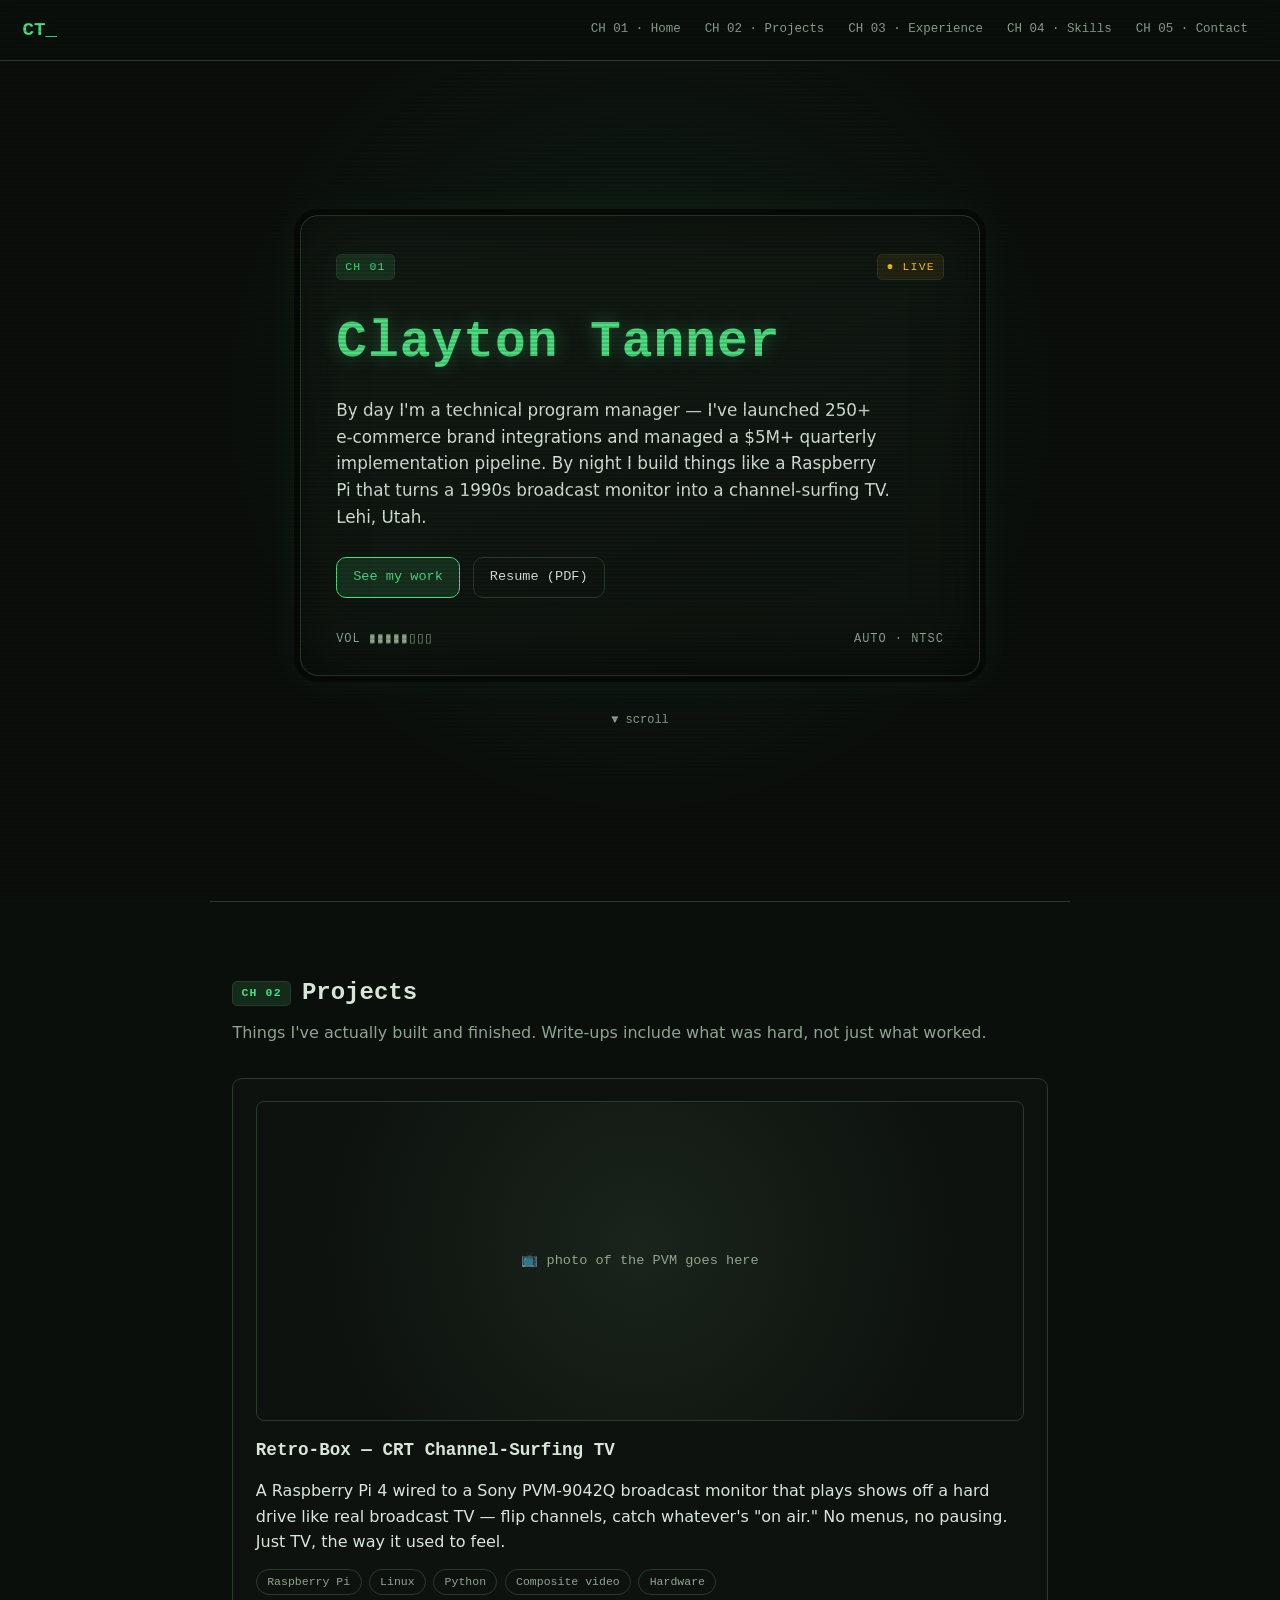
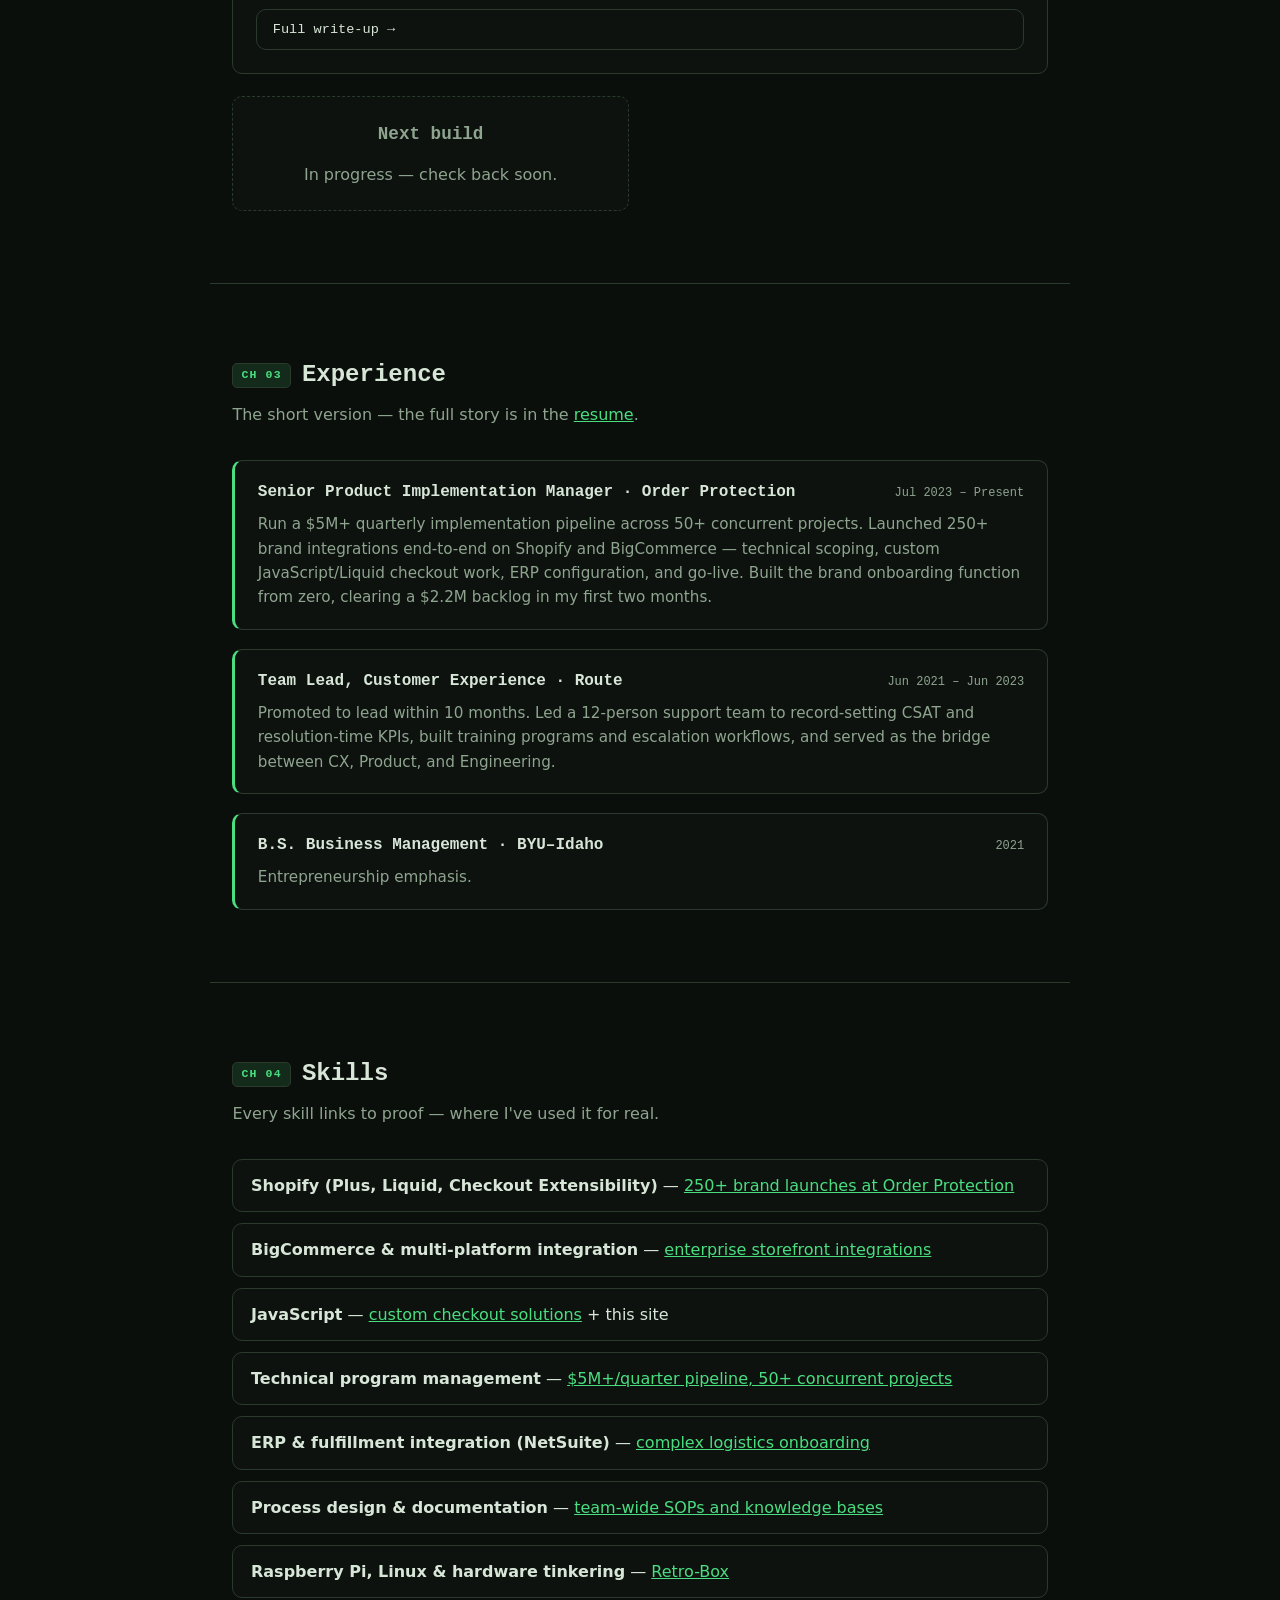
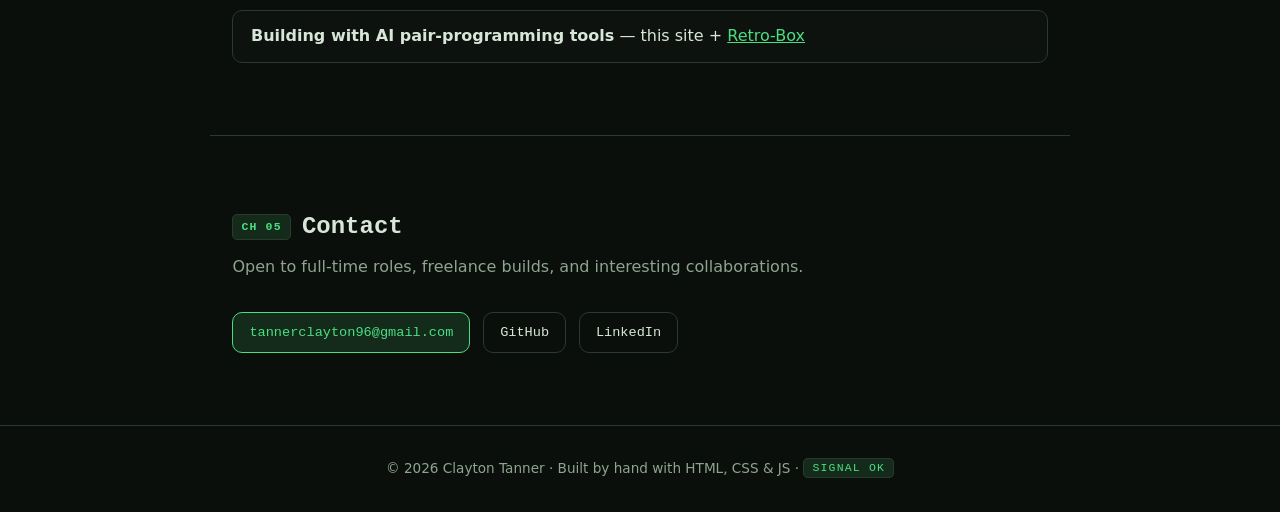
==== index.html @ 8b0baaa4 "Promotion update: Senior Product Implementation Manager, 250+ brands Experience section shows the Ju" ====
<!DOCTYPE html>
<html lang="en">
<head>
  <meta charset="UTF-8">
  <meta name="viewport" content="width=device-width, initial-scale=1.0">
  <meta name="description" content="Clayton Tanner — technical program manager and builder. E-commerce implementation (Shopify, BigCommerce) by day, retro hardware projects by night. Lehi, Utah.">
  <title>Clayton Tanner — Technical PM &amp; Builder</title>
  <link rel="stylesheet" href="css/style.css">
</head>
<body>

  <!-- CRT scanline overlay (visual only) -->
  <div class="scanlines" aria-hidden="true"></div>

  <header class="site-header">
    <a class="logo" href="#home">CT<span class="blink">_</span></a>
    <nav aria-label="Main navigation">
      <a href="#home">CH 01 · Home</a>
      <a href="#projects">CH 02 · Projects</a>
      <a href="#experience">CH 03 · Experience</a>
      <a href="#skills">CH 04 · Skills</a>
      <a href="#contact">CH 05 · Contact</a>
    </nav>
  </header>

  <!-- ============ CH 01 · LANDING ============ -->
  <section id="home" class="hero">
    <div class="hero-glow" aria-hidden="true"></div>

    <div class="tv-card" id="tvCard">
      <div class="osd-top">
        <span class="osd-chip">CH 01</span>
        <span class="osd-chip osd-rec">● LIVE</span>
      </div>

      <h1>Clayton Tanner</h1>
      <!-- Drafted from the resume — tweak the voice until it sounds like you -->
      <p class="tagline">
        By day I'm a technical program manager — I've launched 250+ e-commerce
        brand integrations and managed a $5M+ quarterly implementation pipeline.
        By night I build things like a Raspberry Pi that turns a 1990s broadcast
        monitor into a channel-surfing TV. Lehi, Utah.
      </p>

      <div class="hero-actions">
        <a class="btn btn-primary" href="#projects">See my work</a>
        <a class="btn" href="assets/resume.pdf" download>Resume (PDF)</a>
      </div>

      <div class="osd-bottom">
        <span>VOL ▮▮▮▮▮▯▯▯</span>
        <span>AUTO · NTSC</span>
      </div>
    </div>

    <p class="scroll-hint" aria-hidden="true">▼ scroll</p>
  </section>

  <!-- ============ CH 02 · PROJECTS ============ -->
  <section id="projects" class="section">
    <h2><span class="osd-chip">CH 02</span> Projects</h2>
    <p class="section-lede">Things I've actually built and finished. Write-ups include what was hard, not just what worked.</p>

    <div class="project-grid">
      <article class="project-card featured">
        <div class="thumb" role="img" aria-label="Retro-Box: Sony PVM CRT displaying a retro TV interface">
          <!-- EDIT ME: replace with a real photo — assets/retrobox-hero.jpg -->
          <span class="thumb-placeholder">📺 photo of the PVM goes here</span>
        </div>
        <h3>Retro-Box — CRT Channel-Surfing TV</h3>
        <p>
          A Raspberry Pi 4 wired to a Sony PVM-9042Q broadcast monitor that plays
          shows off a hard drive like real broadcast TV — flip channels, catch
          whatever's "on air." No menus, no pausing. Just TV, the way it used to feel.
        </p>
        <ul class="tag-list">
          <li>Raspberry Pi</li><li>Linux</li><li>Python</li><li>Composite video</li><li>Hardware</li>
        </ul>
        <a class="btn" href="projects/retro-box.html">Full write-up →</a>
      </article>

      <article class="project-card coming-soon">
        <h3>Next build</h3>
        <p>In progress — check back soon. <!-- EDIT ME when you have a second project --></p>
      </article>
    </div>
  </section>

  <!-- ============ CH 03 · EXPERIENCE ============ -->
  <section id="experience" class="section">
    <h2><span class="osd-chip">CH 03</span> Experience</h2>
    <p class="section-lede">The short version — the full story is in the <a href="assets/resume.pdf" download>resume</a>.</p>

    <div class="xp-list">
      <article class="xp-item">
        <div class="xp-head">
          <h3>Senior Product Implementation Manager · Order Protection</h3>
          <span class="xp-dates">Jul 2023 – Present</span>
        </div>
        <p>
          Run a $5M+ quarterly implementation pipeline across 50+ concurrent projects.
          Launched 250+ brand integrations end-to-end on Shopify and BigCommerce —
          technical scoping, custom JavaScript/Liquid checkout work, ERP configuration,
          and go-live. Built the brand onboarding function from zero, clearing a $2.2M
          backlog in my first two months.
        </p>
      </article>

      <article class="xp-item">
        <div class="xp-head">
          <h3>Team Lead, Customer Experience · Route</h3>
          <span class="xp-dates">Jun 2021 – Jun 2023</span>
        </div>
        <p>
          Promoted to lead within 10 months. Led a 12-person support team to
          record-setting CSAT and resolution-time KPIs, built training programs and
          escalation workflows, and served as the bridge between CX, Product, and
          Engineering.
        </p>
      </article>

      <article class="xp-item">
        <div class="xp-head">
          <h3>B.S. Business Management · BYU–Idaho</h3>
          <span class="xp-dates">2021</span>
        </div>
        <p>Entrepreneurship emphasis.</p>
      </article>
    </div>
  </section>

  <!-- ============ CH 04 · SKILLS ============ -->
  <section id="skills" class="section">
    <h2><span class="osd-chip">CH 04</span> Skills</h2>
    <p class="section-lede">Every skill links to proof — where I've used it for real.</p>

    <ul class="skill-list">
      <li><strong>Shopify (Plus, Liquid, Checkout Extensibility)</strong> — <a href="#experience">250+ brand launches at Order Protection</a></li>
      <li><strong>BigCommerce &amp; multi-platform integration</strong> — <a href="#experience">enterprise storefront integrations</a></li>
      <li><strong>JavaScript</strong> — <a href="#experience">custom checkout solutions</a> + this site</li>
      <li><strong>Technical program management</strong> — <a href="#experience">$5M+/quarter pipeline, 50+ concurrent projects</a></li>
      <li><strong>ERP &amp; fulfillment integration (NetSuite)</strong> — <a href="#experience">complex logistics onboarding</a></li>
      <li><strong>Process design &amp; documentation</strong> — <a href="#experience">team-wide SOPs and knowledge bases</a></li>
      <li><strong>Raspberry Pi, Linux &amp; hardware tinkering</strong> — <a href="projects/retro-box.html">Retro-Box</a></li>
      <li><strong>Building with AI pair-programming tools</strong> — this site + <a href="projects/retro-box.html">Retro-Box</a></li>
    </ul>
  </section>

  <!-- ============ CH 05 · CONTACT ============ -->
  <section id="contact" class="section">
    <h2><span class="osd-chip">CH 05</span> Contact</h2>
    <p class="section-lede">Open to full-time roles, freelance builds, and interesting collaborations.</p>

    <div class="contact-row">
      <a class="btn btn-primary" href="mailto:tannerclayton96@gmail.com">tannerclayton96@gmail.com</a>
      <!-- EDIT ME: real profile URLs -->
      <a class="btn" href="https://github.com/YOUR-GITHUB" rel="me">GitHub</a>
      <a class="btn" href="https://www.linkedin.com/in/YOUR-LINKEDIN" rel="me">LinkedIn</a>
    </div>
  </section>

  <footer class="site-footer">
    <p>© 2026 Clayton Tanner · Built by hand with HTML, CSS &amp; JS · <span class="osd-chip">SIGNAL OK</span></p>
  </footer>

  <script src="js/main.js"></script>
</body>
</html>
---- css/style.css ----
/* ============================================================
   Tanner Clayton — portfolio
   CRT-inspired theme: dark base, phosphor-green accent,
   subtle scanlines. Content sections stay calm and readable.
   ============================================================ */

:root {
  --bg: #0b0f0c;
  --bg-raised: #11171280;
  --ink: #d8e6d8;
  --ink-dim: #8fa48f;
  --phosphor: #4ade80;
  --phosphor-soft: #4ade8022;
  --amber: #fbbf24;
  --border: #2a3a2c;
  --radius: 10px;
  --mono: "Cascadia Code", "Consolas", "SF Mono", monospace;
  --sans: "Segoe UI", system-ui, -apple-system, sans-serif;
  /* cursor position, updated by js */
  --mx: 50%;
  --my: 40%;
}

* { margin: 0; padding: 0; box-sizing: border-box; }

html { scroll-behavior: smooth; }

body {
  background: var(--bg);
  color: var(--ink);
  font-family: var(--sans);
  line-height: 1.6;
  overflow-x: hidden;
}

/* ---------- CRT scanlines (whole page, very subtle) ---------- */
.scanlines {
  position: fixed;
  inset: 0;
  pointer-events: none;
  z-index: 100;
  background: repeating-linear-gradient(
    to bottom,
    transparent 0 2px,
    rgba(0, 0, 0, 0.14) 2px 4px
  );
  mix-blend-mode: multiply;
}

/* ---------- header ---------- */
.site-header {
  position: sticky;
  top: 0;
  z-index: 50;
  display: flex;
  justify-content: space-between;
  align-items: center;
  gap: 1rem;
  padding: 0.9rem 1.4rem;
  background: #0b0f0cee;
  backdrop-filter: blur(6px);
  border-bottom: 1px solid var(--border);
}

.logo {
  font-family: var(--mono);
  font-weight: 700;
  font-size: 1.2rem;
  color: var(--phosphor);
  text-decoration: none;
  text-shadow: 0 0 12px var(--phosphor-soft);
}

.blink { animation: blink 1.2s steps(1) infinite; }
@keyframes blink { 50% { opacity: 0; } }

.site-header nav {
  display: flex;
  gap: 0.3rem;
  flex-wrap: wrap;
}

.site-header nav a {
  font-family: var(--mono);
  font-size: 0.78rem;
  color: var(--ink-dim);
  text-decoration: none;
  padding: 0.35rem 0.6rem;
  border-radius: 6px;
  transition: color 0.15s, background 0.15s;
}

.site-header nav a:hover {
  color: var(--phosphor);
  background: var(--phosphor-soft);
}

/* ---------- hero / landing ---------- */
.hero {
  position: relative;
  min-height: calc(100vh - 60px);
  display: flex;
  flex-direction: column;
  align-items: center;
  justify-content: center;
  padding: 2rem 1.2rem 3rem;
  isolation: isolate;
}

/* phosphor glow that follows the cursor (js sets --mx/--my) */
.hero-glow {
  position: absolute;
  inset: 0;
  z-index: -1;
  background: radial-gradient(
    600px circle at var(--mx) var(--my),
    rgba(74, 222, 128, 0.10),
    rgba(74, 222, 128, 0.03) 40%,
    transparent 70%
  );
  transition: background 0.08s linear;
}

/* the "TV" card — js adds a gentle 3D tilt toward the cursor */
.tv-card {
  width: min(680px, 100%);
  background: linear-gradient(160deg, #121a13, #0d130e);
  border: 1px solid var(--border);
  border-radius: 18px;
  padding: 2.4rem 2.2rem 1.6rem;
  box-shadow:
    0 0 0 6px #060906,
    0 0 40px rgba(74, 222, 128, 0.07),
    inset 0 0 60px rgba(0, 0, 0, 0.5);
  transform-style: preserve-3d;
  will-change: transform;
}

.osd-top, .osd-bottom {
  display: flex;
  justify-content: space-between;
  font-family: var(--mono);
  font-size: 0.75rem;
  color: var(--ink-dim);
}

.osd-bottom { margin-top: 2rem; letter-spacing: 0.08em; }

.osd-chip {
  font-family: var(--mono);
  font-size: 0.72rem;
  color: var(--phosphor);
  background: var(--phosphor-soft);
  border: 1px solid var(--border);
  border-radius: 5px;
  padding: 0.15rem 0.5rem;
  letter-spacing: 0.1em;
  vertical-align: middle;
}

.osd-rec { color: var(--amber); background: #fbbf2415; }

.tv-card h1 {
  font-family: var(--mono);
  font-size: clamp(2rem, 6vw, 3.2rem);
  margin: 1.4rem 0 0.8rem;
  color: var(--phosphor);
  text-shadow: 0 0 18px rgba(74, 222, 128, 0.35);
  letter-spacing: 0.02em;
}

.tagline {
  max-width: 52ch;
  color: var(--ink);
  font-size: 1.05rem;
}

.hero-actions {
  display: flex;
  gap: 0.8rem;
  flex-wrap: wrap;
  margin-top: 1.6rem;
}

.scroll-hint {
  margin-top: 2.2rem;
  font-family: var(--mono);
  font-size: 0.75rem;
  color: var(--ink-dim);
  animation: bob 2s ease-in-out infinite;
}
@keyframes bob { 50% { transform: translateY(5px); } }

/* ---------- buttons ---------- */
.btn {
  display: inline-block;
  font-family: var(--mono);
  font-size: 0.85rem;
  color: var(--ink);
  text-decoration: none;
  padding: 0.55rem 1rem;
  border: 1px solid var(--border);
  border-radius: var(--radius);
  background: transparent;
  transition: border-color 0.15s, box-shadow 0.15s, color 0.15s;
}

.btn:hover {
  border-color: var(--phosphor);
  color: var(--phosphor);
  box-shadow: 0 0 14px rgba(74, 222, 128, 0.18);
}

.btn-primary {
  border-color: var(--phosphor);
  color: var(--phosphor);
  background: var(--phosphor-soft);
}

/* ---------- content sections (calm, readable) ---------- */
.section {
  max-width: 860px;
  margin: 0 auto;
  padding: 4.5rem 1.4rem;
  border-top: 1px solid var(--border);
}

.section h2 {
  font-family: var(--mono);
  font-size: 1.5rem;
  display: flex;
  align-items: center;
  gap: 0.7rem;
  margin-bottom: 0.5rem;
}

.section-lede { color: var(--ink-dim); margin-bottom: 2rem; }

/* projects */
.project-grid {
  display: grid;
  grid-template-columns: repeat(auto-fit, minmax(280px, 1fr));
  gap: 1.4rem;
}

.project-card {
  background: var(--bg-raised);
  border: 1px solid var(--border);
  border-radius: var(--radius);
  padding: 1.4rem;
  display: flex;
  flex-direction: column;
  gap: 0.9rem;
}

.project-card.featured { grid-column: 1 / -1; }

.project-card h3 { font-family: var(--mono); font-size: 1.1rem; }

.project-card.coming-soon {
  border-style: dashed;
  color: var(--ink-dim);
  justify-content: center;
  text-align: center;
}

.thumb {
  aspect-ratio: 16 / 9;
  max-height: 320px;
  border-radius: 8px;
  border: 1px solid var(--border);
  background:
    radial-gradient(circle at 50% 45%, #1a241b, #0d120e 75%);
  display: grid;
  place-items: center;
  overflow: hidden;
}

.thumb img { width: 100%; height: 100%; object-fit: cover; }

.thumb-placeholder {
  font-family: var(--mono);
  font-size: 0.85rem;
  color: var(--ink-dim);
}

.tag-list {
  list-style: none;
  display: flex;
  flex-wrap: wrap;
  gap: 0.45rem;
}

.tag-list li {
  font-family: var(--mono);
  font-size: 0.72rem;
  color: var(--ink-dim);
  border: 1px solid var(--border);
  border-radius: 999px;
  padding: 0.15rem 0.65rem;
}

/* experience */
.xp-list { display: grid; gap: 1.2rem; }

.xp-item {
  background: var(--bg-raised);
  border: 1px solid var(--border);
  border-left: 3px solid var(--phosphor);
  border-radius: var(--radius);
  padding: 1.2rem 1.4rem;
}

.xp-head {
  display: flex;
  justify-content: space-between;
  align-items: baseline;
  gap: 1rem;
  flex-wrap: wrap;
  margin-bottom: 0.4rem;
}

.xp-head h3 { font-family: var(--mono); font-size: 1rem; }

.xp-dates {
  font-family: var(--mono);
  font-size: 0.75rem;
  color: var(--ink-dim);
  white-space: nowrap;
}

.xp-item p { color: var(--ink-dim); font-size: 0.95rem; }

.section-lede a { color: var(--phosphor); }

/* skills */
.skill-list {
  list-style: none;
  display: grid;
  gap: 0.7rem;
}

.skill-list li {
  background: var(--bg-raised);
  border: 1px solid var(--border);
  border-radius: var(--radius);
  padding: 0.8rem 1.1rem;
}

.skill-list a { color: var(--phosphor); }

/* contact */
.contact-row { display: flex; gap: 0.8rem; flex-wrap: wrap; }

/* footer */
.site-footer {
  border-top: 1px solid var(--border);
  padding: 2rem 1.4rem;
  text-align: center;
  font-size: 0.85rem;
  color: var(--ink-dim);
}

/* ---------- project write-up pages ---------- */
.writeup {
  max-width: 760px;
  margin: 0 auto;
  padding: 3rem 1.4rem 5rem;
}

.writeup h1 { font-family: var(--mono); font-size: 2rem; margin: 1rem 0; color: var(--phosphor); }
.writeup h2 { font-family: var(--mono); font-size: 1.2rem; margin: 2.2rem 0 0.7rem; }
.writeup p, .writeup li { color: var(--ink); margin-bottom: 0.8rem; }
.writeup ul { padding-left: 1.4rem; }
.writeup .back { font-family: var(--mono); font-size: 0.85rem; color: var(--ink-dim); text-decoration: none; }
.writeup .back:hover { color: var(--phosphor); }
.writeup figure { margin: 1.6rem 0; }
.writeup figcaption { font-size: 0.8rem; color: var(--ink-dim); font-family: var(--mono); margin-top: 0.4rem; }

/* ---------- accessibility: kill all motion if requested ---------- */
@media (prefers-reduced-motion: reduce) {
  html { scroll-behavior: auto; }
  .blink, .scroll-hint { animation: none; }
  .hero-glow { transition: none; }
  .tv-card { transform: none !important; }
}
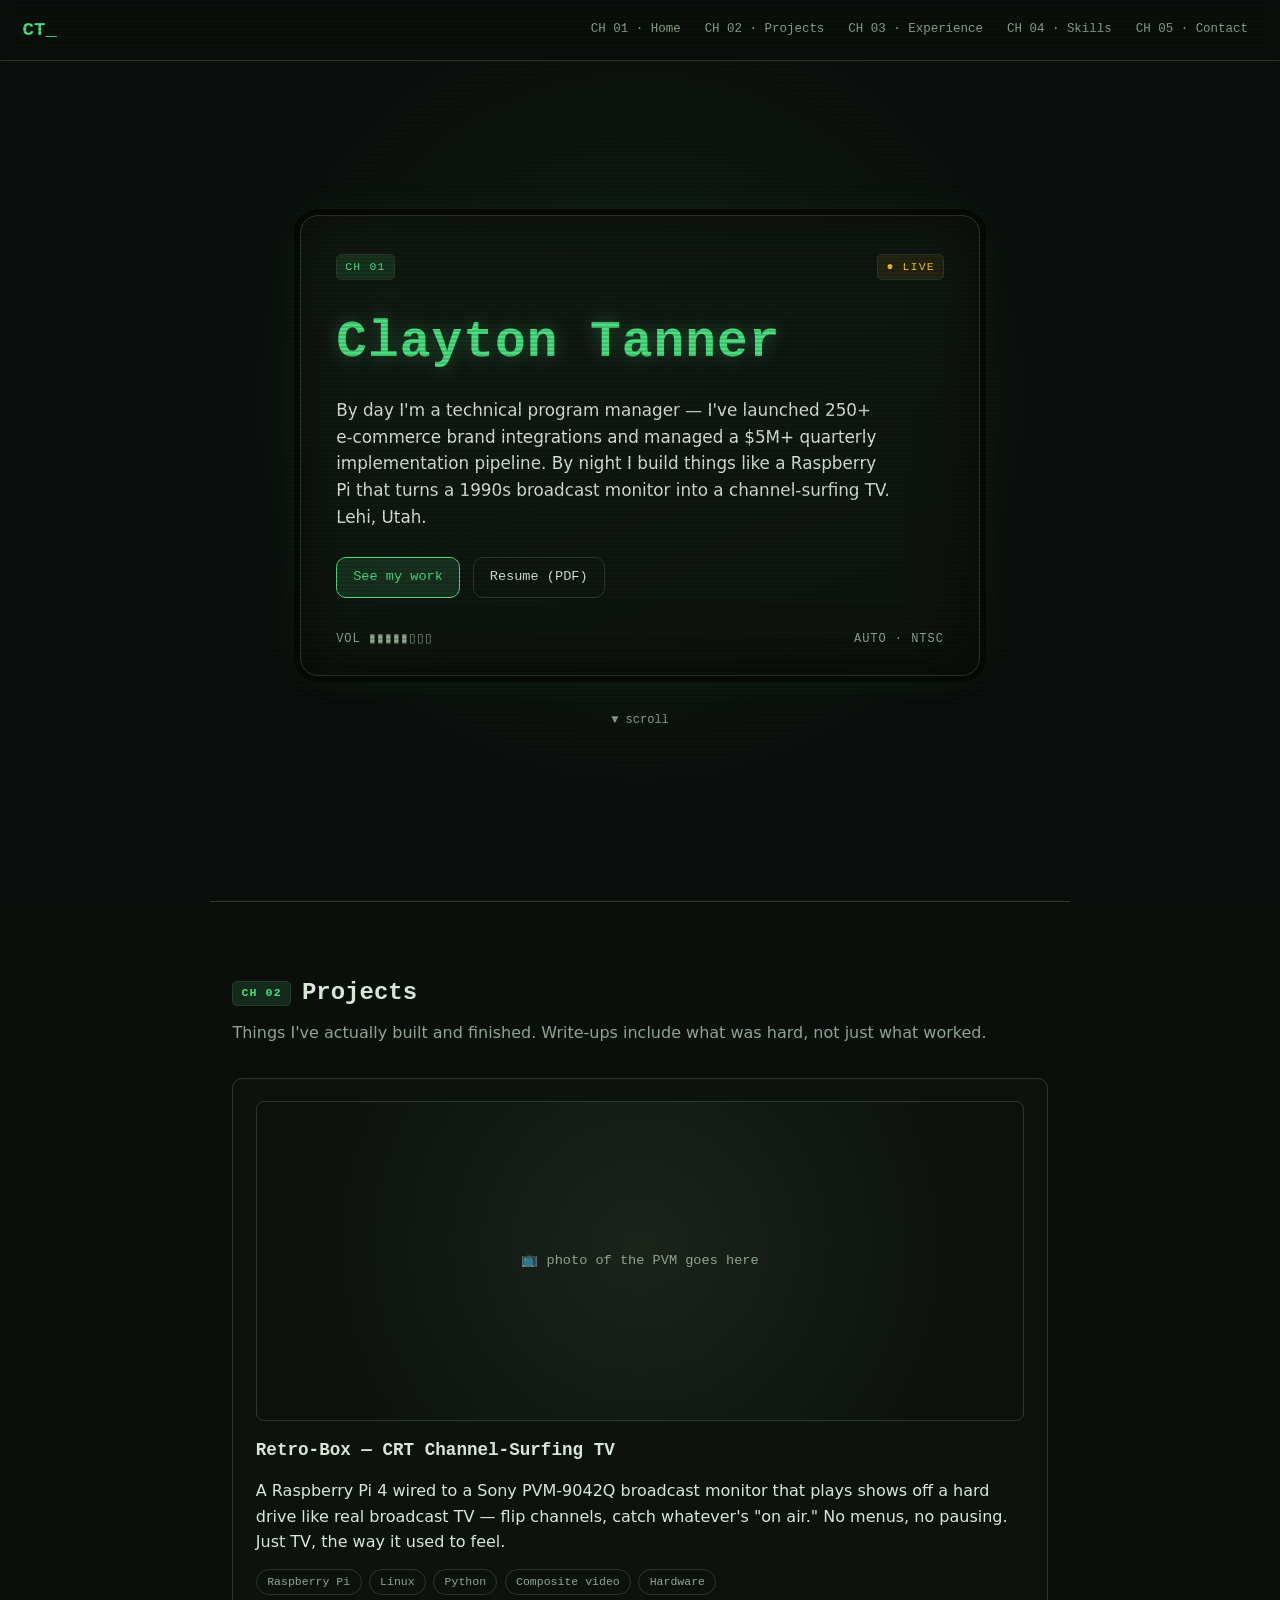
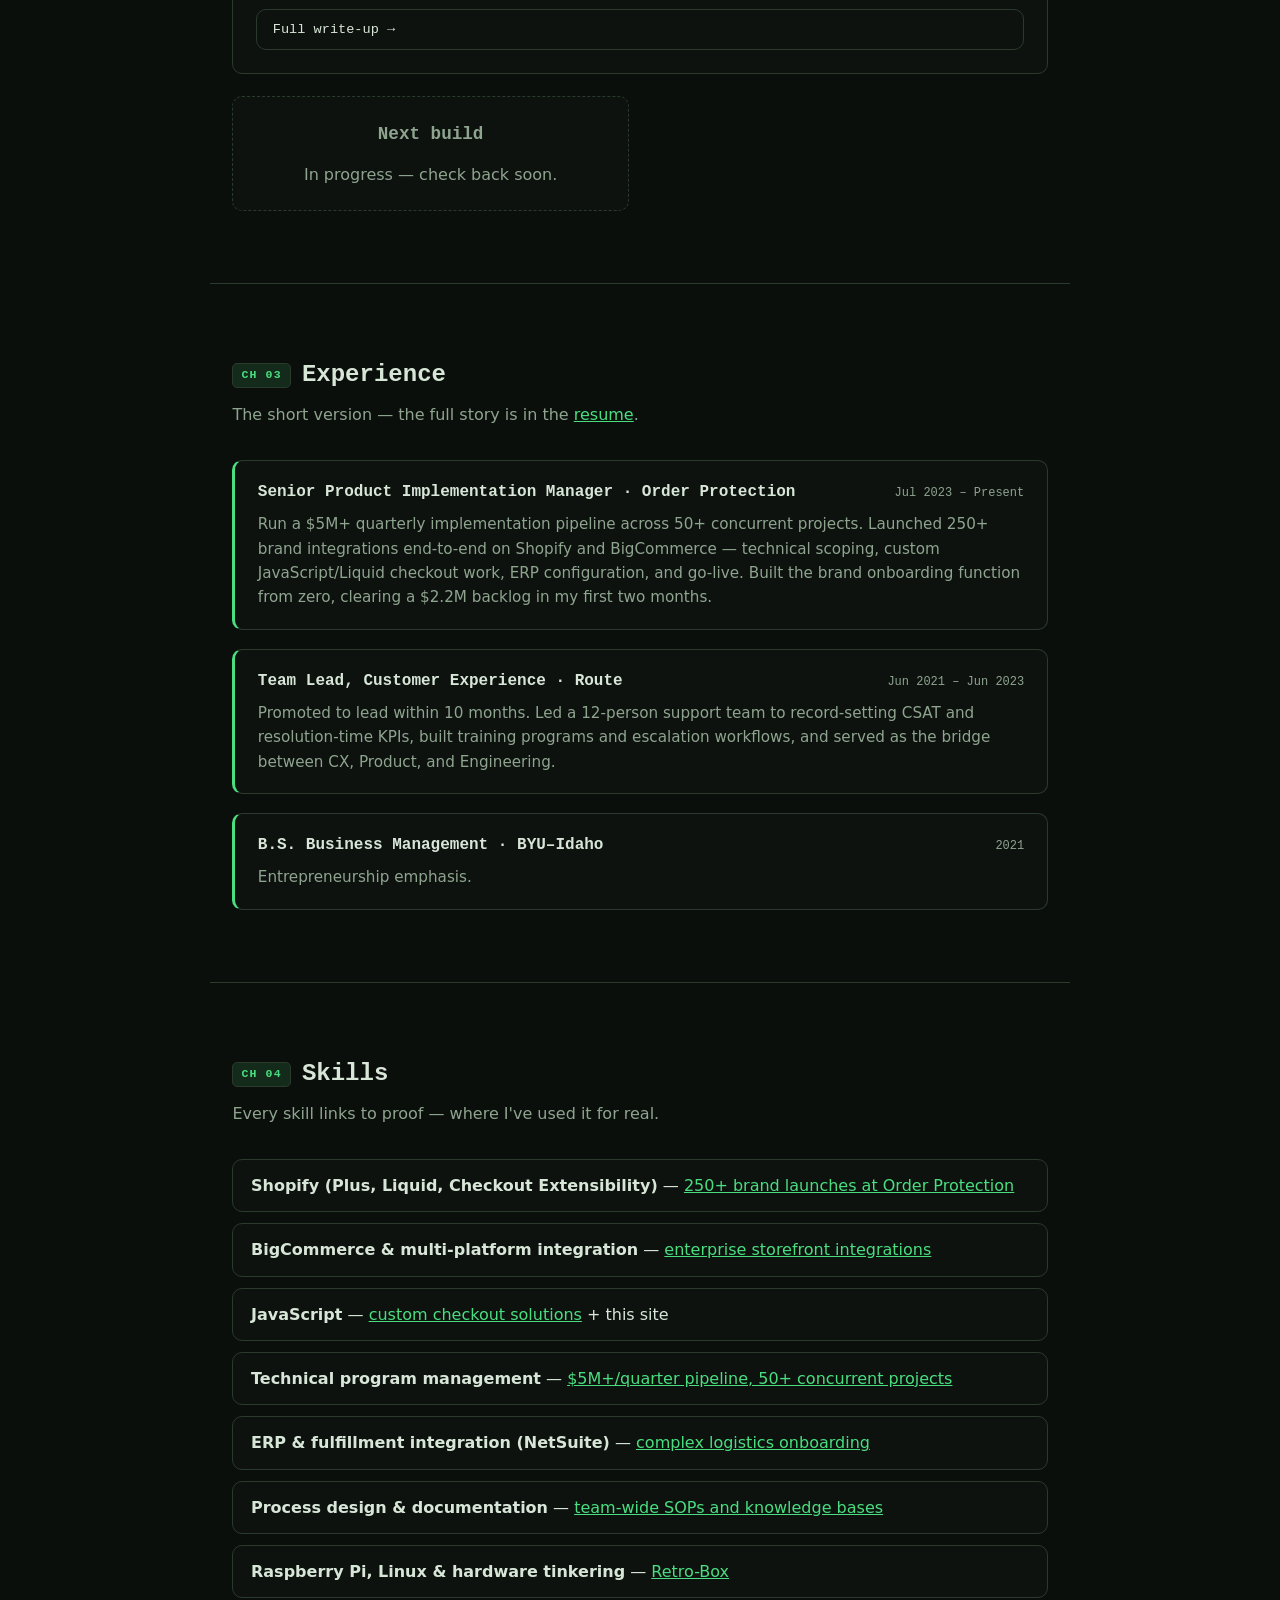
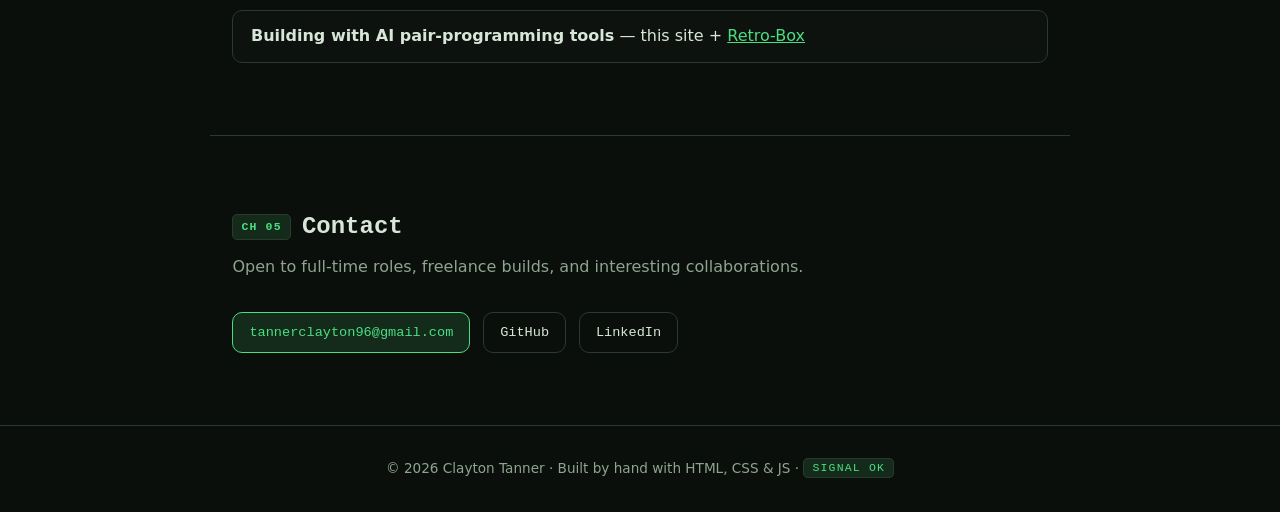
==== commit 2d1d87fd: "Wire real GitHub links into contact and Retro-Box pages Co-Authored-By: Claude Fable 5 <noreply@anth" ====
--- a/index.html
+++ b/index.html
@@ -153,8 +153,8 @@
 
     <div class="contact-row">
       <a class="btn btn-primary" href="mailto:tannerclayton96@gmail.com">tannerclayton96@gmail.com</a>
-      <!-- EDIT ME: real profile URLs -->
-      <a class="btn" href="https://github.com/YOUR-GITHUB" rel="me">GitHub</a>
+      <a class="btn" href="https://github.com/tannerclayton96-hash" rel="me">GitHub</a>
+      <!-- EDIT ME: real LinkedIn URL -->
       <a class="btn" href="https://www.linkedin.com/in/YOUR-LINKEDIN" rel="me">LinkedIn</a>
     </div>
   </section>
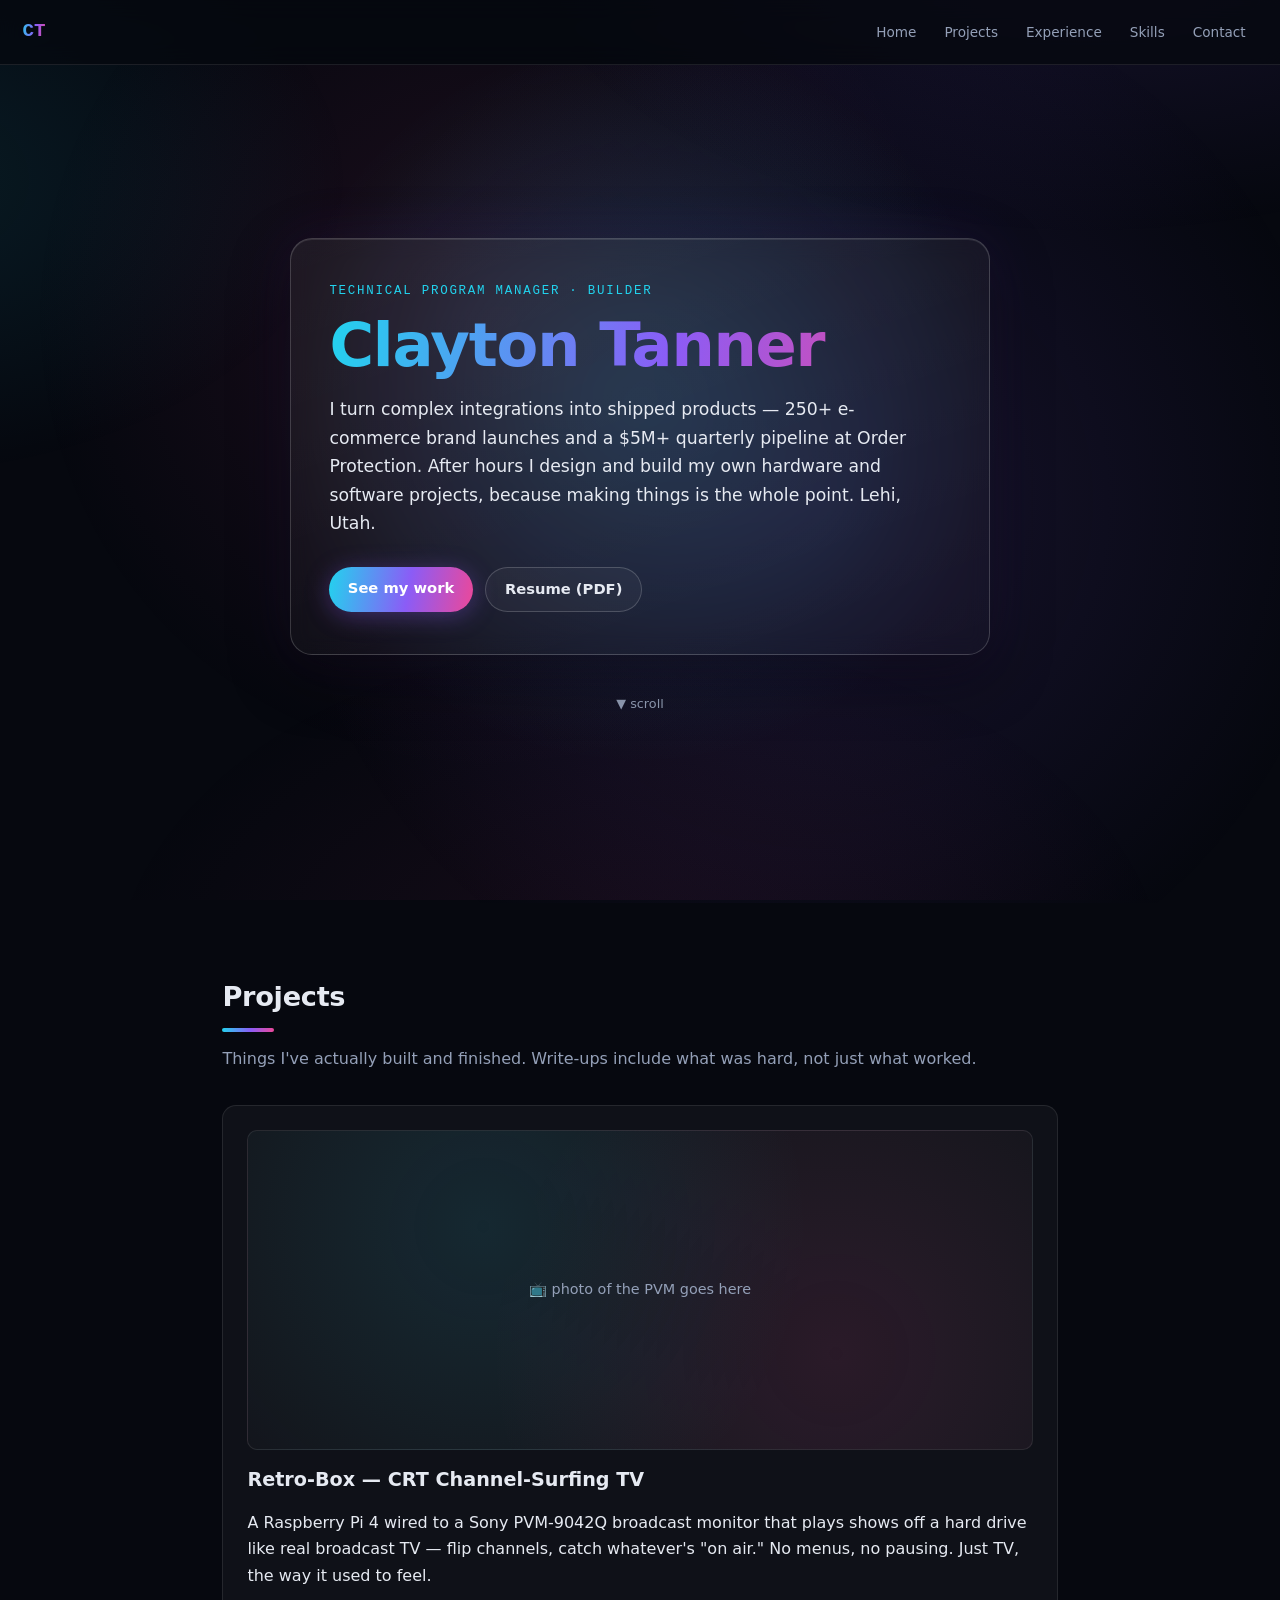
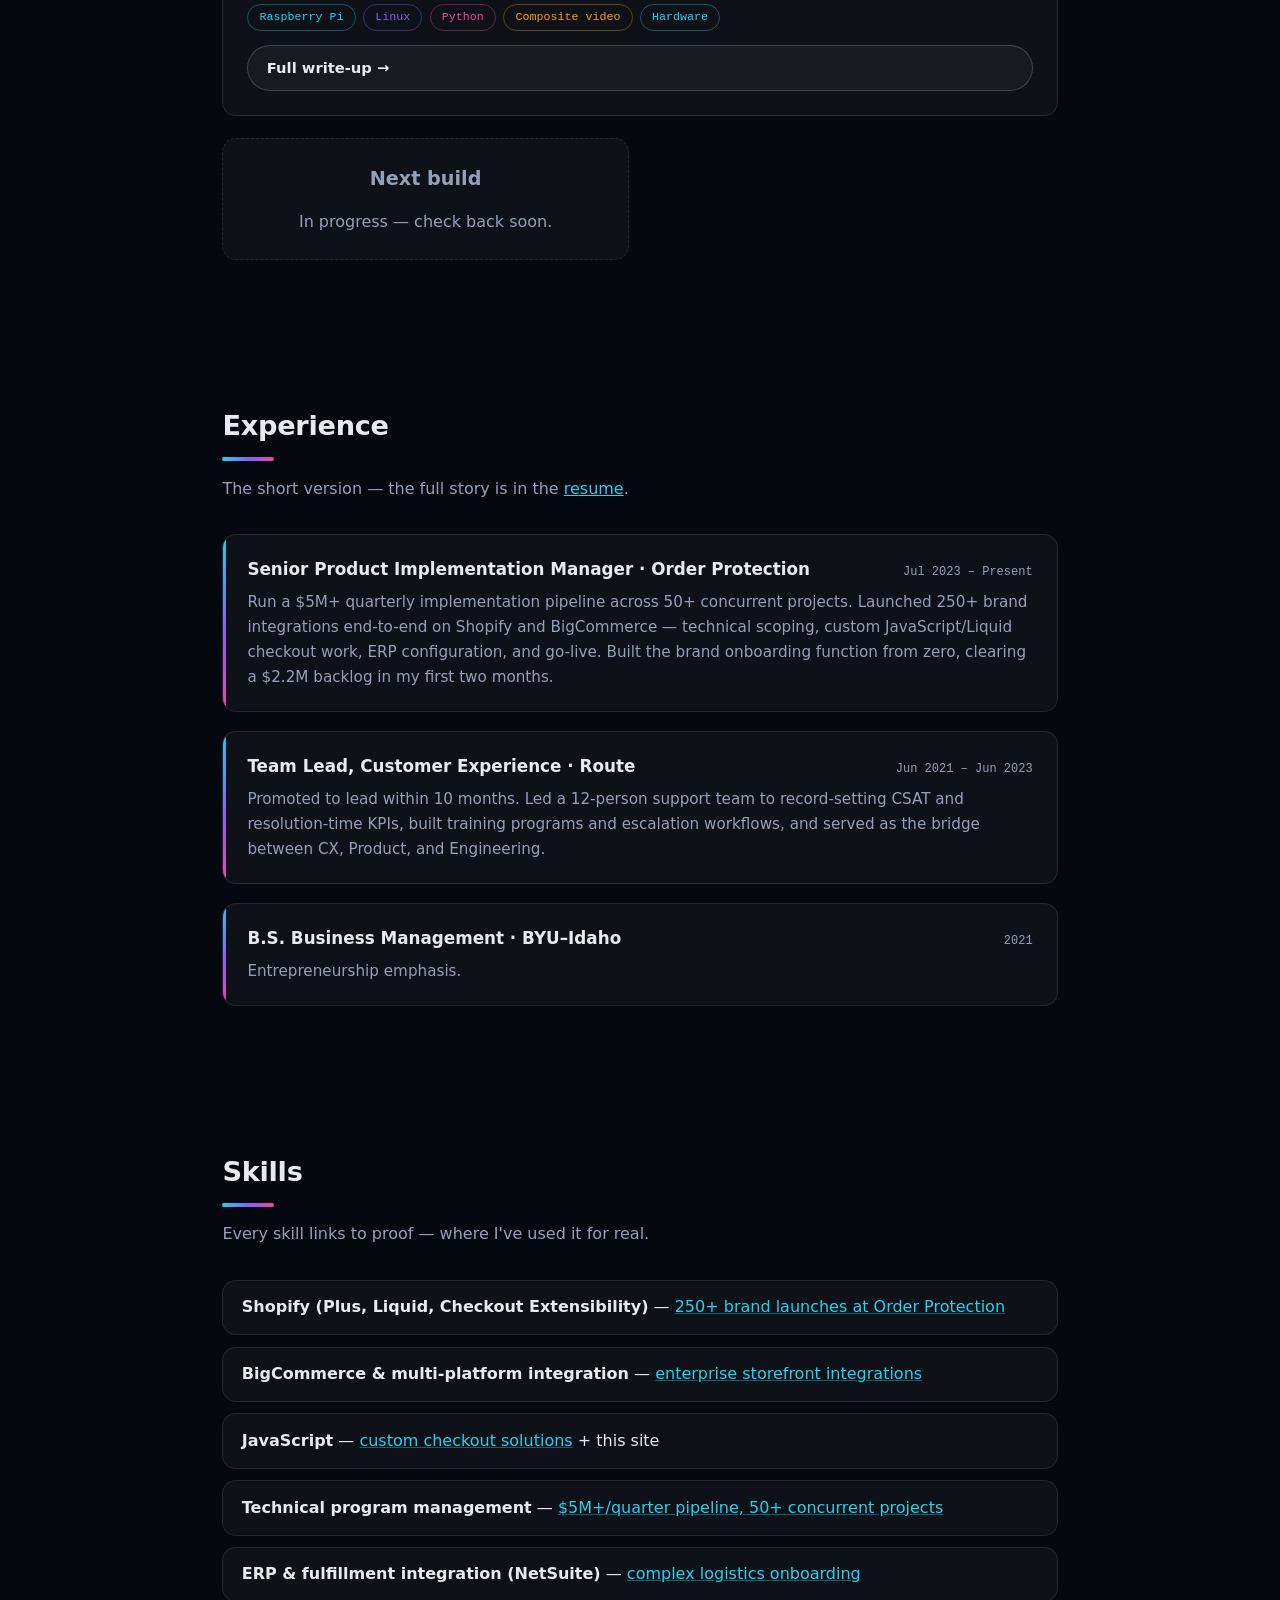
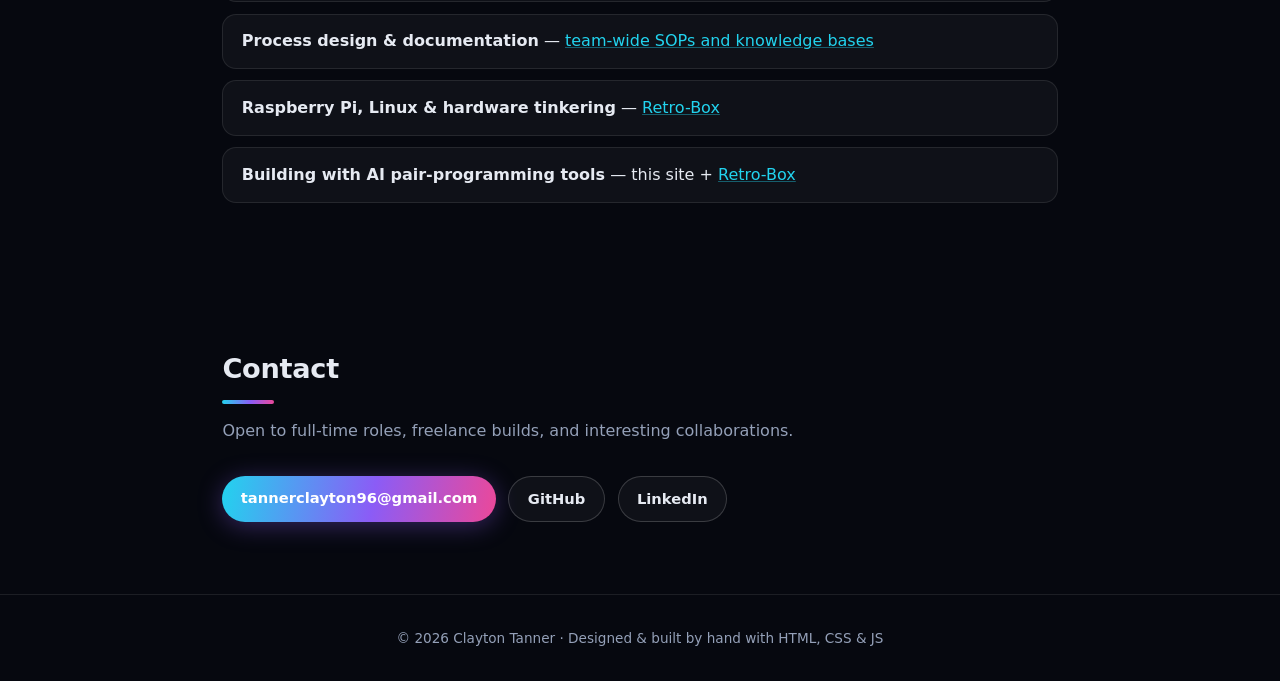
==== commit ac2104ec: "Redesign to future-glow theme; remove phone from public resume Vintage CRT aesthetic replaced with a" ====
--- a/index.html
+++ b/index.html
@@ -3,62 +3,52 @@
 <head>
   <meta charset="UTF-8">
   <meta name="viewport" content="width=device-width, initial-scale=1.0">
+  <meta name="color-scheme" content="dark">
   <meta name="description" content="Clayton Tanner — technical program manager and builder. E-commerce implementation (Shopify, BigCommerce) by day, retro hardware projects by night. Lehi, Utah.">
   <title>Clayton Tanner — Technical PM &amp; Builder</title>
   <link rel="stylesheet" href="css/style.css">
 </head>
 <body>
 
-  <!-- CRT scanline overlay (visual only) -->
-  <div class="scanlines" aria-hidden="true"></div>
-
   <header class="site-header">
-    <a class="logo" href="#home">CT<span class="blink">_</span></a>
+    <a class="logo" href="#home">CT</a>
     <nav aria-label="Main navigation">
-      <a href="#home">CH 01 · Home</a>
-      <a href="#projects">CH 02 · Projects</a>
-      <a href="#experience">CH 03 · Experience</a>
-      <a href="#skills">CH 04 · Skills</a>
-      <a href="#contact">CH 05 · Contact</a>
+      <a href="#home">Home</a>
+      <a href="#projects">Projects</a>
+      <a href="#experience">Experience</a>
+      <a href="#skills">Skills</a>
+      <a href="#contact">Contact</a>
     </nav>
   </header>
 
-  <!-- ============ CH 01 · LANDING ============ -->
+  <!-- ============ LANDING ============ -->
   <section id="home" class="hero">
     <div class="hero-glow" aria-hidden="true"></div>
 
-    <div class="tv-card" id="tvCard">
-      <div class="osd-top">
-        <span class="osd-chip">CH 01</span>
-        <span class="osd-chip osd-rec">● LIVE</span>
-      </div>
+    <div class="hero-card" id="heroCard">
+      <p class="eyebrow">Technical Program Manager · Builder</p>
 
       <h1>Clayton Tanner</h1>
       <!-- Drafted from the resume — tweak the voice until it sounds like you -->
       <p class="tagline">
-        By day I'm a technical program manager — I've launched 250+ e-commerce
-        brand integrations and managed a $5M+ quarterly implementation pipeline.
-        By night I build things like a Raspberry Pi that turns a 1990s broadcast
-        monitor into a channel-surfing TV. Lehi, Utah.
+        I turn complex integrations into shipped products — 250+ e-commerce brand
+        launches and a $5M+ quarterly pipeline at Order Protection. After hours I
+        design and build my own hardware and software projects, because making
+        things is the whole point. Lehi, Utah.
       </p>
 
       <div class="hero-actions">
         <a class="btn btn-primary" href="#projects">See my work</a>
         <a class="btn" href="assets/resume.pdf" download>Resume (PDF)</a>
       </div>
-
-      <div class="osd-bottom">
-        <span>VOL ▮▮▮▮▮▯▯▯</span>
-        <span>AUTO · NTSC</span>
-      </div>
     </div>
 
     <p class="scroll-hint" aria-hidden="true">▼ scroll</p>
   </section>
 
-  <!-- ============ CH 02 · PROJECTS ============ -->
+  <!-- ============ PROJECTS ============ -->
   <section id="projects" class="section">
-    <h2><span class="osd-chip">CH 02</span> Projects</h2>
+    <h2>Projects</h2>
     <p class="section-lede">Things I've actually built and finished. Write-ups include what was hard, not just what worked.</p>
 
     <div class="project-grid">
@@ -86,9 +76,9 @@
     </div>
   </section>
 
-  <!-- ============ CH 03 · EXPERIENCE ============ -->
+  <!-- ============ EXPERIENCE ============ -->
   <section id="experience" class="section">
-    <h2><span class="osd-chip">CH 03</span> Experience</h2>
+    <h2>Experience</h2>
     <p class="section-lede">The short version — the full story is in the <a href="assets/resume.pdf" download>resume</a>.</p>
 
     <div class="xp-list">
@@ -129,9 +119,9 @@
     </div>
   </section>
 
-  <!-- ============ CH 04 · SKILLS ============ -->
+  <!-- ============ SKILLS ============ -->
   <section id="skills" class="section">
-    <h2><span class="osd-chip">CH 04</span> Skills</h2>
+    <h2>Skills</h2>
     <p class="section-lede">Every skill links to proof — where I've used it for real.</p>
 
     <ul class="skill-list">
@@ -146,9 +136,9 @@
     </ul>
   </section>
 
-  <!-- ============ CH 05 · CONTACT ============ -->
+  <!-- ============ CONTACT ============ -->
   <section id="contact" class="section">
-    <h2><span class="osd-chip">CH 05</span> Contact</h2>
+    <h2>Contact</h2>
     <p class="section-lede">Open to full-time roles, freelance builds, and interesting collaborations.</p>
 
     <div class="contact-row">
@@ -160,7 +150,7 @@
   </section>
 
   <footer class="site-footer">
-    <p>© 2026 Clayton Tanner · Built by hand with HTML, CSS &amp; JS · <span class="osd-chip">SIGNAL OK</span></p>
+    <p>© 2026 Clayton Tanner · Designed &amp; built by hand with HTML, CSS &amp; JS</p>
   </footer>
 
   <script src="js/main.js"></script>
--- a/css/style.css
+++ b/css/style.css
@@ -1,19 +1,23 @@
 /* ============================================================
-   Tanner Clayton — portfolio
-   CRT-inspired theme: dark base, phosphor-green accent,
-   subtle scanlines. Content sections stay calm and readable.
+   Clayton Tanner — portfolio
+   Future-glow theme: deep space base, aurora accents
+   (cyan → violet → magenta), glass surfaces, soft color glow.
+   Content sections stay clean and readable.
    ============================================================ */
 
 :root {
-  --bg: #0b0f0c;
-  --bg-raised: #11171280;
-  --ink: #d8e6d8;
-  --ink-dim: #8fa48f;
-  --phosphor: #4ade80;
-  --phosphor-soft: #4ade8022;
-  --amber: #fbbf24;
-  --border: #2a3a2c;
-  --radius: 10px;
+  --bg: #06080f;
+  --surface: rgba(255, 255, 255, 0.04);
+  --border: rgba(255, 255, 255, 0.09);
+  --border-bright: rgba(255, 255, 255, 0.18);
+  --ink: #e6eaf2;
+  --ink-dim: #94a0b8;
+  --cyan: #22d3ee;
+  --violet: #8b5cf6;
+  --pink: #ec4899;
+  --amber: #f59e0b;
+  --grad: linear-gradient(100deg, var(--cyan), var(--violet) 55%, var(--pink));
+  --radius: 14px;
   --mono: "Cascadia Code", "Consolas", "SF Mono", monospace;
   --sans: "Segoe UI", system-ui, -apple-system, sans-serif;
   /* cursor position, updated by js */
@@ -29,23 +33,23 @@
   background: var(--bg);
   color: var(--ink);
   font-family: var(--sans);
-  line-height: 1.6;
+  line-height: 1.65;
   overflow-x: hidden;
 }
 
-/* ---------- CRT scanlines (whole page, very subtle) ---------- */
-.scanlines {
+/* ambient aurora wash across the whole page */
+body::before {
+  content: "";
   position: fixed;
   inset: 0;
-  pointer-events: none;
-  z-index: 100;
-  background: repeating-linear-gradient(
-    to bottom,
-    transparent 0 2px,
-    rgba(0, 0, 0, 0.14) 2px 4px
-  );
-  mix-blend-mode: multiply;
-}
+  z-index: -2;
+  background:
+    radial-gradient(900px 500px at 85% -10%, rgba(139, 92, 246, 0.13), transparent 65%),
+    radial-gradient(800px 500px at -10% 20%, rgba(34, 211, 238, 0.10), transparent 60%),
+    radial-gradient(900px 600px at 50% 110%, rgba(236, 72, 153, 0.08), transparent 60%);
+}
+
+::selection { background: rgba(139, 92, 246, 0.45); }
 
 /* ---------- header ---------- */
 .site-header {
@@ -57,8 +61,8 @@
   align-items: center;
   gap: 1rem;
   padding: 0.9rem 1.4rem;
-  background: #0b0f0cee;
-  backdrop-filter: blur(6px);
+  background: rgba(6, 8, 15, 0.75);
+  backdrop-filter: blur(12px);
   border-bottom: 1px solid var(--border);
 }
 
@@ -66,39 +70,33 @@
   font-family: var(--mono);
   font-weight: 700;
   font-size: 1.2rem;
-  color: var(--phosphor);
   text-decoration: none;
-  text-shadow: 0 0 12px var(--phosphor-soft);
-}
-
-.blink { animation: blink 1.2s steps(1) infinite; }
-@keyframes blink { 50% { opacity: 0; } }
-
-.site-header nav {
-  display: flex;
-  gap: 0.3rem;
-  flex-wrap: wrap;
-}
+  background: var(--grad);
+  -webkit-background-clip: text;
+  background-clip: text;
+  color: transparent;
+}
+
+.site-header nav { display: flex; gap: 0.25rem; flex-wrap: wrap; }
 
 .site-header nav a {
-  font-family: var(--mono);
-  font-size: 0.78rem;
+  font-size: 0.85rem;
   color: var(--ink-dim);
   text-decoration: none;
-  padding: 0.35rem 0.6rem;
-  border-radius: 6px;
+  padding: 0.4rem 0.75rem;
+  border-radius: 999px;
   transition: color 0.15s, background 0.15s;
 }
 
 .site-header nav a:hover {
-  color: var(--phosphor);
-  background: var(--phosphor-soft);
+  color: var(--ink);
+  background: var(--surface);
 }
 
 /* ---------- hero / landing ---------- */
 .hero {
   position: relative;
-  min-height: calc(100vh - 60px);
+  min-height: calc(100vh - 62px);
   display: flex;
   flex-direction: column;
   align-items: center;
@@ -107,134 +105,134 @@
   isolation: isolate;
 }
 
-/* phosphor glow that follows the cursor (js sets --mx/--my) */
+/* aurora glow that follows the cursor (js sets --mx/--my) */
 .hero-glow {
   position: absolute;
   inset: 0;
   z-index: -1;
-  background: radial-gradient(
-    600px circle at var(--mx) var(--my),
-    rgba(74, 222, 128, 0.10),
-    rgba(74, 222, 128, 0.03) 40%,
-    transparent 70%
-  );
+  background:
+    radial-gradient(560px circle at var(--mx) var(--my),
+      rgba(34, 211, 238, 0.16), transparent 65%),
+    radial-gradient(820px circle at calc(var(--mx) + 14%) calc(var(--my) + 12%),
+      rgba(139, 92, 246, 0.14), transparent 65%),
+    radial-gradient(700px circle at calc(var(--mx) - 12%) calc(var(--my) - 10%),
+      rgba(236, 72, 153, 0.10), transparent 65%);
   transition: background 0.08s linear;
 }
 
-/* the "TV" card — js adds a gentle 3D tilt toward the cursor */
-.tv-card {
-  width: min(680px, 100%);
-  background: linear-gradient(160deg, #121a13, #0d130e);
-  border: 1px solid var(--border);
-  border-radius: 18px;
-  padding: 2.4rem 2.2rem 1.6rem;
+/* glass hero card — js adds a gentle 3D tilt toward the cursor */
+.hero-card {
+  width: min(700px, 100%);
+  background: linear-gradient(160deg, rgba(255, 255, 255, 0.06), rgba(255, 255, 255, 0.02));
+  border: 1px solid var(--border-bright);
+  border-radius: 22px;
+  padding: 2.6rem 2.4rem;
+  backdrop-filter: blur(10px);
   box-shadow:
-    0 0 0 6px #060906,
-    0 0 40px rgba(74, 222, 128, 0.07),
-    inset 0 0 60px rgba(0, 0, 0, 0.5);
+    0 20px 60px rgba(0, 0, 0, 0.45),
+    0 0 60px rgba(139, 92, 246, 0.10),
+    inset 0 1px 0 rgba(255, 255, 255, 0.10);
   transform-style: preserve-3d;
   will-change: transform;
 }
 
-.osd-top, .osd-bottom {
-  display: flex;
-  justify-content: space-between;
+.eyebrow {
   font-family: var(--mono);
-  font-size: 0.75rem;
-  color: var(--ink-dim);
-}
-
-.osd-bottom { margin-top: 2rem; letter-spacing: 0.08em; }
-
-.osd-chip {
-  font-family: var(--mono);
-  font-size: 0.72rem;
-  color: var(--phosphor);
-  background: var(--phosphor-soft);
-  border: 1px solid var(--border);
-  border-radius: 5px;
-  padding: 0.15rem 0.5rem;
-  letter-spacing: 0.1em;
-  vertical-align: middle;
-}
-
-.osd-rec { color: var(--amber); background: #fbbf2415; }
-
-.tv-card h1 {
-  font-family: var(--mono);
-  font-size: clamp(2rem, 6vw, 3.2rem);
-  margin: 1.4rem 0 0.8rem;
-  color: var(--phosphor);
-  text-shadow: 0 0 18px rgba(74, 222, 128, 0.35);
-  letter-spacing: 0.02em;
+  font-size: 0.78rem;
+  letter-spacing: 0.14em;
+  text-transform: uppercase;
+  color: var(--cyan);
+}
+
+.hero-card h1 {
+  font-size: clamp(2.4rem, 7vw, 3.8rem);
+  line-height: 1.1;
+  margin: 0.7rem 0 1rem;
+  letter-spacing: -0.02em;
+  background: var(--grad);
+  -webkit-background-clip: text;
+  background-clip: text;
+  color: transparent;
 }
 
 .tagline {
-  max-width: 52ch;
+  max-width: 56ch;
   color: var(--ink);
-  font-size: 1.05rem;
+  font-size: 1.08rem;
 }
 
 .hero-actions {
   display: flex;
   gap: 0.8rem;
   flex-wrap: wrap;
-  margin-top: 1.6rem;
+  margin-top: 1.8rem;
 }
 
 .scroll-hint {
-  margin-top: 2.2rem;
-  font-family: var(--mono);
-  font-size: 0.75rem;
-  color: var(--ink-dim);
-  animation: bob 2s ease-in-out infinite;
+  margin-top: 2.4rem;
+  font-size: 0.8rem;
+  color: var(--ink-dim);
+  animation: bob 2.2s ease-in-out infinite;
 }
 @keyframes bob { 50% { transform: translateY(5px); } }
 
 /* ---------- buttons ---------- */
 .btn {
   display: inline-block;
-  font-family: var(--mono);
-  font-size: 0.85rem;
+  font-size: 0.92rem;
+  font-weight: 600;
   color: var(--ink);
   text-decoration: none;
-  padding: 0.55rem 1rem;
-  border: 1px solid var(--border);
-  border-radius: var(--radius);
-  background: transparent;
-  transition: border-color 0.15s, box-shadow 0.15s, color 0.15s;
+  padding: 0.6rem 1.15rem;
+  border: 1px solid var(--border-bright);
+  border-radius: 999px;
+  background: var(--surface);
+  transition: border-color 0.15s, box-shadow 0.15s, transform 0.15s;
 }
 
 .btn:hover {
-  border-color: var(--phosphor);
-  color: var(--phosphor);
-  box-shadow: 0 0 14px rgba(74, 222, 128, 0.18);
+  border-color: var(--cyan);
+  box-shadow: 0 0 20px rgba(34, 211, 238, 0.25);
+  transform: translateY(-1px);
 }
 
 .btn-primary {
-  border-color: var(--phosphor);
-  color: var(--phosphor);
-  background: var(--phosphor-soft);
-}
-
-/* ---------- content sections (calm, readable) ---------- */
+  background: var(--grad);
+  border: none;
+  color: #fff;
+  box-shadow: 0 4px 24px rgba(139, 92, 246, 0.35);
+}
+
+.btn-primary:hover {
+  border-color: transparent;
+  box-shadow: 0 6px 32px rgba(139, 92, 246, 0.5);
+}
+
+/* ---------- content sections ---------- */
 .section {
-  max-width: 860px;
+  max-width: 880px;
   margin: 0 auto;
   padding: 4.5rem 1.4rem;
-  border-top: 1px solid var(--border);
 }
 
 .section h2 {
-  font-family: var(--mono);
-  font-size: 1.5rem;
-  display: flex;
-  align-items: center;
-  gap: 0.7rem;
-  margin-bottom: 0.5rem;
-}
-
-.section-lede { color: var(--ink-dim); margin-bottom: 2rem; }
+  font-size: 1.7rem;
+  letter-spacing: -0.01em;
+  margin-bottom: 0.35rem;
+}
+
+.section h2::after {
+  content: "";
+  display: block;
+  width: 52px;
+  height: 4px;
+  border-radius: 2px;
+  margin-top: 0.5rem;
+  background: var(--grad);
+}
+
+.section-lede { color: var(--ink-dim); margin: 0.9rem 0 2rem; }
+.section-lede a { color: var(--cyan); }
 
 /* projects */
 .project-grid {
@@ -244,18 +242,25 @@
 }
 
 .project-card {
-  background: var(--bg-raised);
+  background: var(--surface);
   border: 1px solid var(--border);
   border-radius: var(--radius);
-  padding: 1.4rem;
+  padding: 1.5rem;
   display: flex;
   flex-direction: column;
   gap: 0.9rem;
+  transition: border-color 0.2s, box-shadow 0.2s, transform 0.2s;
+}
+
+.project-card:hover {
+  border-color: rgba(139, 92, 246, 0.5);
+  box-shadow: 0 8px 40px rgba(139, 92, 246, 0.15);
+  transform: translateY(-2px);
 }
 
 .project-card.featured { grid-column: 1 / -1; }
 
-.project-card h3 { font-family: var(--mono); font-size: 1.1rem; }
+.project-card h3 { font-size: 1.2rem; }
 
 .project-card.coming-soon {
   border-style: dashed;
@@ -267,10 +272,12 @@
 .thumb {
   aspect-ratio: 16 / 9;
   max-height: 320px;
-  border-radius: 8px;
+  border-radius: 10px;
   border: 1px solid var(--border);
   background:
-    radial-gradient(circle at 50% 45%, #1a241b, #0d120e 75%);
+    radial-gradient(circle at 30% 30%, rgba(34, 211, 238, 0.10), transparent 55%),
+    radial-gradient(circle at 75% 70%, rgba(236, 72, 153, 0.10), transparent 55%),
+    rgba(255, 255, 255, 0.02);
   display: grid;
   place-items: center;
   overflow: hidden;
@@ -278,37 +285,50 @@
 
 .thumb img { width: 100%; height: 100%; object-fit: cover; }
 
-.thumb-placeholder {
-  font-family: var(--mono);
-  font-size: 0.85rem;
-  color: var(--ink-dim);
-}
+.thumb-placeholder { font-size: 0.9rem; color: var(--ink-dim); }
 
 .tag-list {
   list-style: none;
   display: flex;
   flex-wrap: wrap;
   gap: 0.45rem;
+  padding: 0;
 }
 
 .tag-list li {
   font-family: var(--mono);
-  font-size: 0.72rem;
-  color: var(--ink-dim);
+  font-size: 0.73rem;
   border: 1px solid var(--border);
   border-radius: 999px;
-  padding: 0.15rem 0.65rem;
-}
+  padding: 0.18rem 0.7rem;
+}
+
+/* cycle accent colors through tags */
+.tag-list li:nth-child(4n + 1) { color: var(--cyan);   border-color: rgba(34, 211, 238, 0.35); }
+.tag-list li:nth-child(4n + 2) { color: var(--violet); border-color: rgba(139, 92, 246, 0.4); }
+.tag-list li:nth-child(4n + 3) { color: var(--pink);   border-color: rgba(236, 72, 153, 0.35); }
+.tag-list li:nth-child(4n + 4) { color: var(--amber);  border-color: rgba(245, 158, 11, 0.35); }
 
 /* experience */
 .xp-list { display: grid; gap: 1.2rem; }
 
 .xp-item {
-  background: var(--bg-raised);
+  position: relative;
+  background: var(--surface);
   border: 1px solid var(--border);
-  border-left: 3px solid var(--phosphor);
   border-radius: var(--radius);
-  padding: 1.2rem 1.4rem;
+  padding: 1.3rem 1.5rem;
+  overflow: hidden;
+}
+
+.xp-item::before {
+  content: "";
+  position: absolute;
+  left: 0;
+  top: 0;
+  bottom: 0;
+  width: 3px;
+  background: var(--grad);
 }
 
 .xp-head {
@@ -320,7 +340,7 @@
   margin-bottom: 0.4rem;
 }
 
-.xp-head h3 { font-family: var(--mono); font-size: 1rem; }
+.xp-head h3 { font-size: 1.05rem; }
 
 .xp-dates {
   font-family: var(--mono);
@@ -331,23 +351,20 @@
 
 .xp-item p { color: var(--ink-dim); font-size: 0.95rem; }
 
-.section-lede a { color: var(--phosphor); }
-
 /* skills */
-.skill-list {
-  list-style: none;
-  display: grid;
-  gap: 0.7rem;
-}
+.skill-list { list-style: none; display: grid; gap: 0.7rem; padding: 0; }
 
 .skill-list li {
-  background: var(--bg-raised);
+  background: var(--surface);
   border: 1px solid var(--border);
   border-radius: var(--radius);
-  padding: 0.8rem 1.1rem;
-}
-
-.skill-list a { color: var(--phosphor); }
+  padding: 0.85rem 1.15rem;
+  transition: border-color 0.2s;
+}
+
+.skill-list li:hover { border-color: var(--border-bright); }
+
+.skill-list a { color: var(--cyan); text-decoration-color: rgba(34, 211, 238, 0.4); }
 
 /* contact */
 .contact-row { display: flex; gap: 0.8rem; flex-wrap: wrap; }
@@ -368,19 +385,34 @@
   padding: 3rem 1.4rem 5rem;
 }
 
-.writeup h1 { font-family: var(--mono); font-size: 2rem; margin: 1rem 0; color: var(--phosphor); }
-.writeup h2 { font-family: var(--mono); font-size: 1.2rem; margin: 2.2rem 0 0.7rem; }
+.writeup h1 {
+  font-size: 2.4rem;
+  margin: 1rem 0;
+  letter-spacing: -0.02em;
+  background: var(--grad);
+  -webkit-background-clip: text;
+  background-clip: text;
+  color: transparent;
+}
+
+.writeup h2 { font-size: 1.25rem; margin: 2.2rem 0 0.7rem; }
 .writeup p, .writeup li { color: var(--ink); margin-bottom: 0.8rem; }
 .writeup ul { padding-left: 1.4rem; }
-.writeup .back { font-family: var(--mono); font-size: 0.85rem; color: var(--ink-dim); text-decoration: none; }
-.writeup .back:hover { color: var(--phosphor); }
+.writeup .tag-list { padding-left: 0; }
+.writeup .back {
+  font-size: 0.88rem;
+  color: var(--ink-dim);
+  text-decoration: none;
+}
+.writeup .back:hover { color: var(--cyan); }
 .writeup figure { margin: 1.6rem 0; }
-.writeup figcaption { font-size: 0.8rem; color: var(--ink-dim); font-family: var(--mono); margin-top: 0.4rem; }
+.writeup figcaption { font-size: 0.8rem; color: var(--ink-dim); margin-top: 0.4rem; }
 
 /* ---------- accessibility: kill all motion if requested ---------- */
 @media (prefers-reduced-motion: reduce) {
   html { scroll-behavior: auto; }
-  .blink, .scroll-hint { animation: none; }
+  .scroll-hint { animation: none; }
   .hero-glow { transition: none; }
-  .tv-card { transform: none !important; }
-}
+  .hero-card { transform: none !important; }
+  .btn, .project-card { transition: none; }
+}
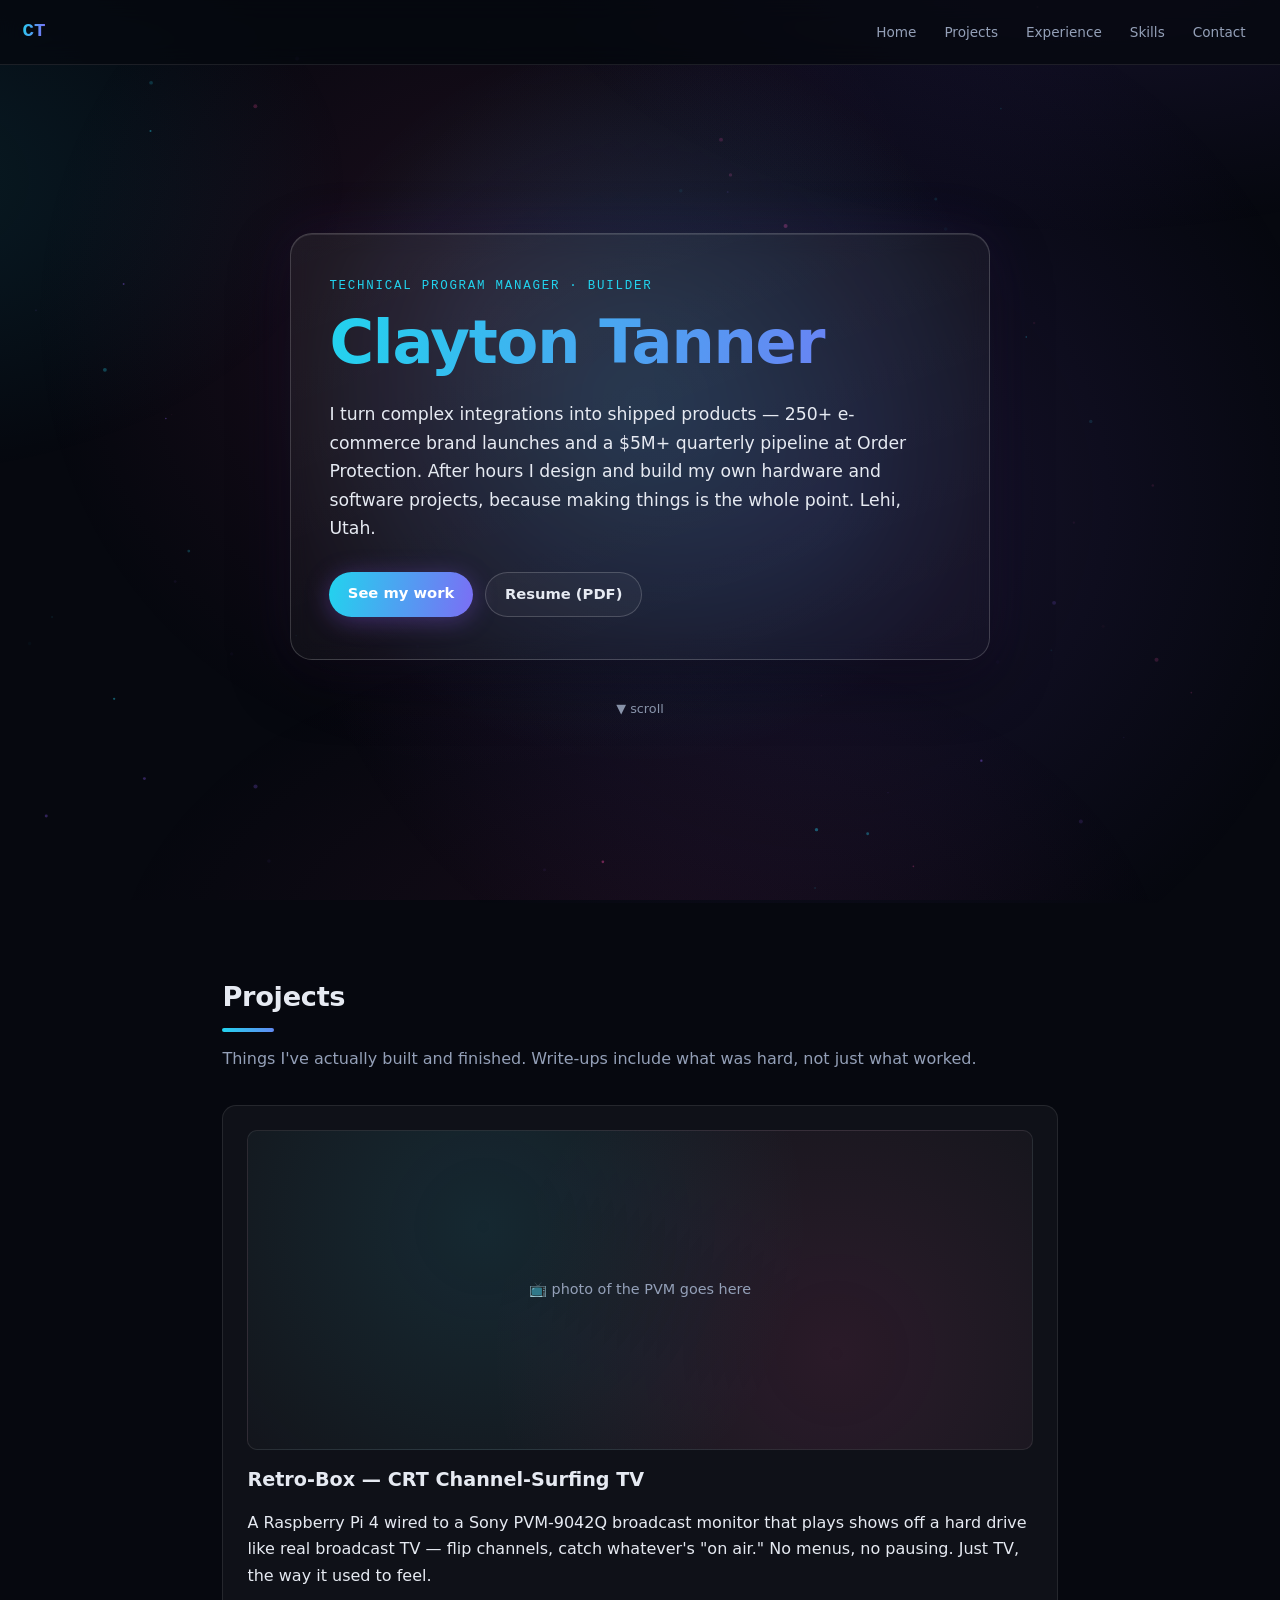
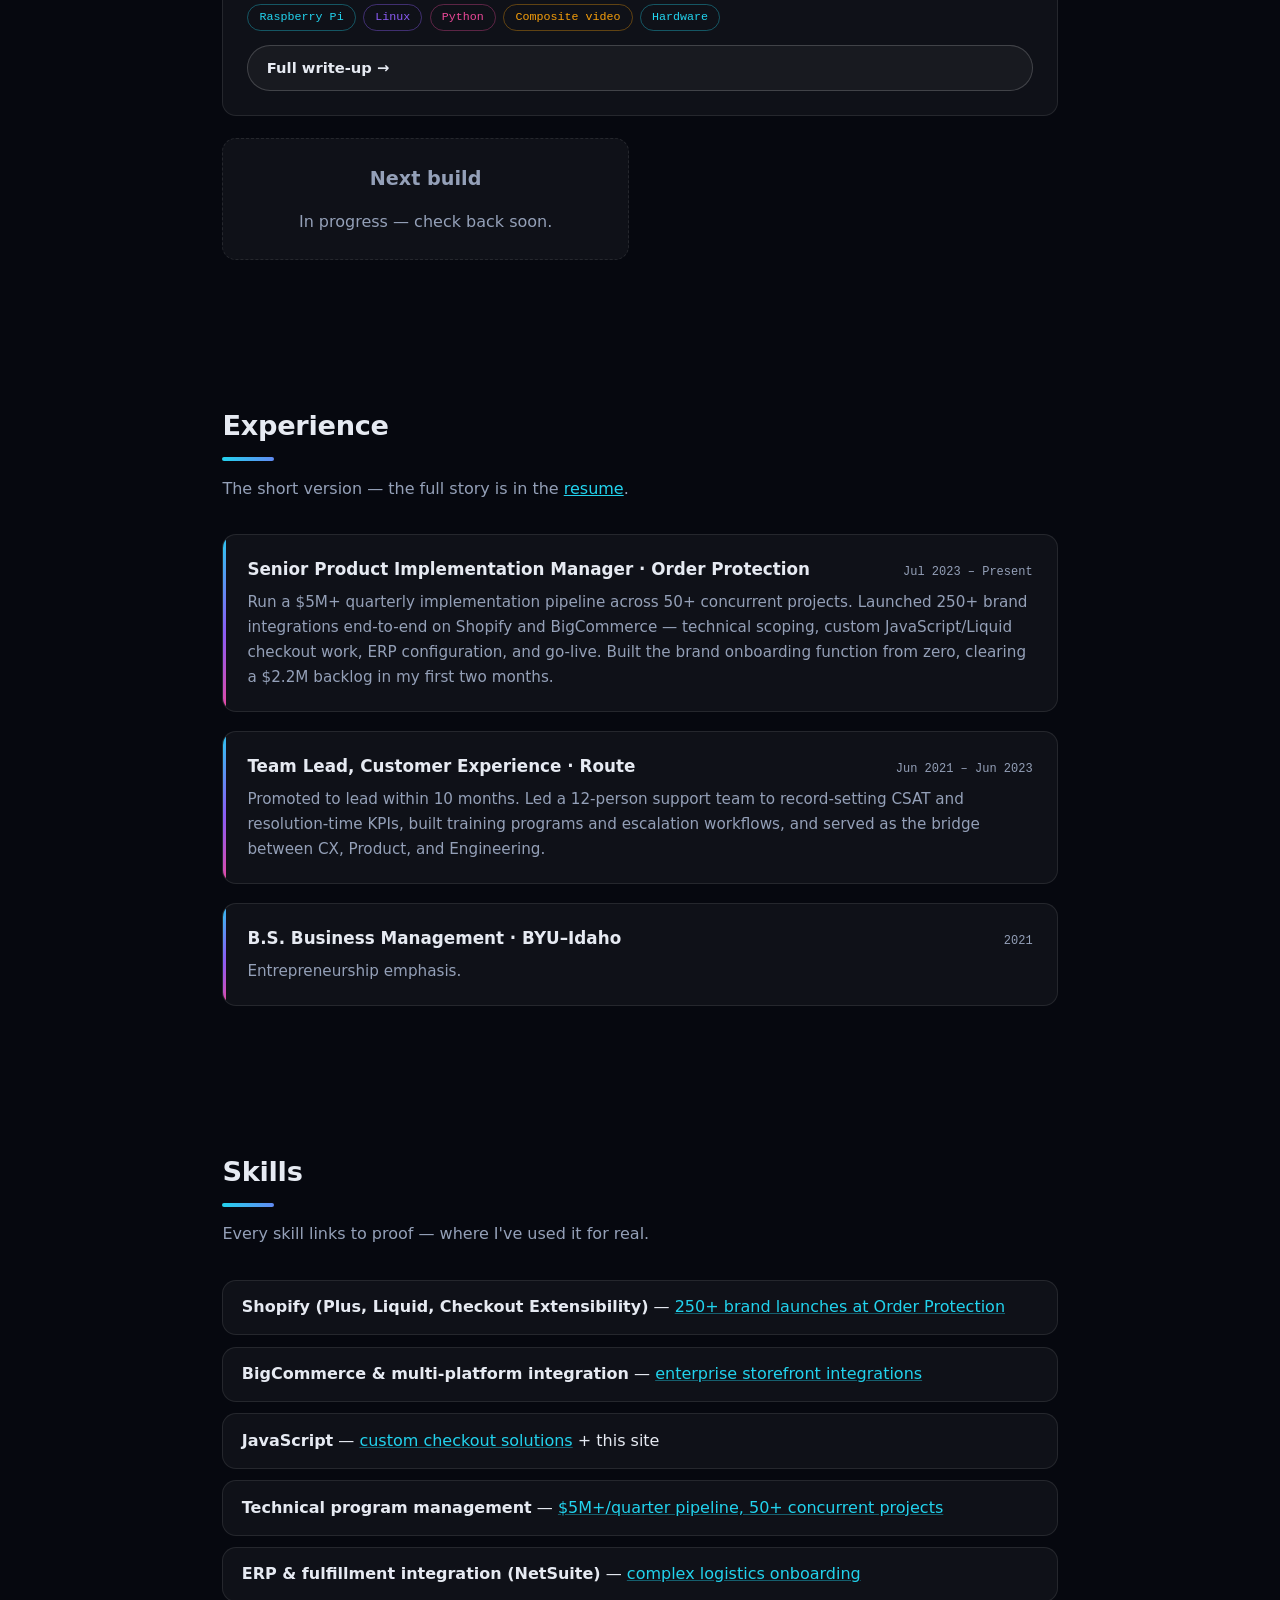
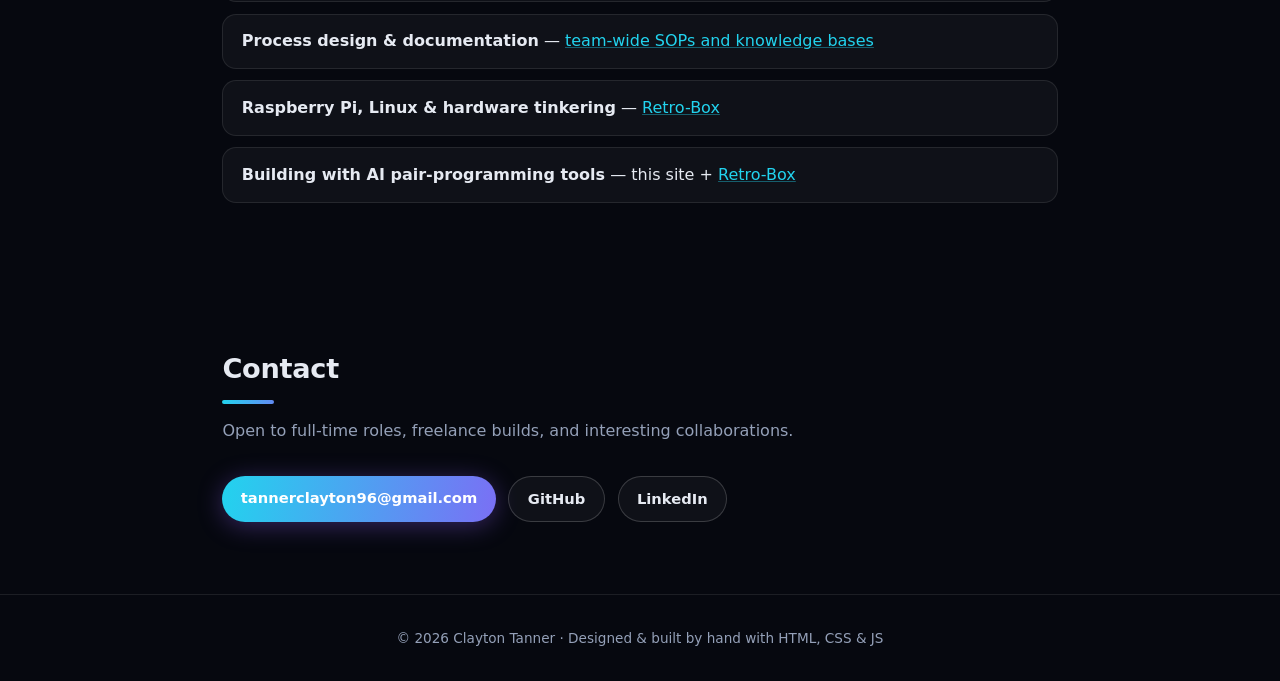
==== commit 997a52f1: "Add interactive particle field and animated gradient mixing Canvas particle layer on all pages: auro" ====
--- a/index.html
+++ b/index.html
@@ -9,6 +9,8 @@
   <link rel="stylesheet" href="css/style.css">
 </head>
 <body>
+
+  <canvas id="particles" aria-hidden="true"></canvas>
 
   <header class="site-header">
     <a class="logo" href="#home">CT</a>
@@ -154,5 +156,6 @@
   </footer>
 
   <script src="js/main.js"></script>
+  <script src="js/particles.js"></script>
 </body>
 </html>
--- a/css/style.css
+++ b/css/style.css
@@ -47,9 +47,29 @@
     radial-gradient(900px 500px at 85% -10%, rgba(139, 92, 246, 0.13), transparent 65%),
     radial-gradient(800px 500px at -10% 20%, rgba(34, 211, 238, 0.10), transparent 60%),
     radial-gradient(900px 600px at 50% 110%, rgba(236, 72, 153, 0.08), transparent 60%);
+  animation: aurora-drift 26s ease-in-out infinite;
 }
 
 ::selection { background: rgba(139, 92, 246, 0.45); }
+
+/* interactive particle layer (js/particles.js) */
+#particles {
+  position: fixed;
+  inset: 0;
+  z-index: -1;
+  pointer-events: none;
+}
+
+/* slow back-and-forth gradient mixing */
+@keyframes grad-mix {
+  0%, 100% { background-position: 0% 50%; }
+  50%      { background-position: 100% 50%; }
+}
+
+@keyframes aurora-drift {
+  0%, 100% { filter: hue-rotate(0deg); }
+  50%      { filter: hue-rotate(30deg); }
+}
 
 /* ---------- header ---------- */
 .site-header {
@@ -72,9 +92,11 @@
   font-size: 1.2rem;
   text-decoration: none;
   background: var(--grad);
+  background-size: 220% 100%;
   -webkit-background-clip: text;
   background-clip: text;
   color: transparent;
+  animation: grad-mix 9s ease-in-out infinite;
 }
 
 .site-header nav { display: flex; gap: 0.25rem; flex-wrap: wrap; }
@@ -146,13 +168,16 @@
 
 .hero-card h1 {
   font-size: clamp(2.4rem, 7vw, 3.8rem);
-  line-height: 1.1;
-  margin: 0.7rem 0 1rem;
+  line-height: 1.25;            /* roomy enough that descenders don't crop */
+  padding-bottom: 0.08em;       /* extra room for the y descender under clip */
+  margin: 0.55rem 0 0.9rem;
   letter-spacing: -0.02em;
   background: var(--grad);
+  background-size: 220% 100%;
   -webkit-background-clip: text;
   background-clip: text;
   color: transparent;
+  animation: grad-mix 9s ease-in-out infinite;
 }
 
 .tagline {
@@ -198,9 +223,11 @@
 
 .btn-primary {
   background: var(--grad);
+  background-size: 220% 100%;
   border: none;
   color: #fff;
   box-shadow: 0 4px 24px rgba(139, 92, 246, 0.35);
+  animation: grad-mix 7s ease-in-out infinite;
 }
 
 .btn-primary:hover {
@@ -229,6 +256,8 @@
   border-radius: 2px;
   margin-top: 0.5rem;
   background: var(--grad);
+  background-size: 300% 100%;
+  animation: grad-mix 8s ease-in-out infinite;
 }
 
 .section-lede { color: var(--ink-dim); margin: 0.9rem 0 2rem; }
@@ -387,12 +416,16 @@
 
 .writeup h1 {
   font-size: 2.4rem;
+  line-height: 1.25;
+  padding-bottom: 0.08em;
   margin: 1rem 0;
   letter-spacing: -0.02em;
   background: var(--grad);
+  background-size: 220% 100%;
   -webkit-background-clip: text;
   background-clip: text;
   color: transparent;
+  animation: grad-mix 9s ease-in-out infinite;
 }
 
 .writeup h2 { font-size: 1.25rem; margin: 2.2rem 0 0.7rem; }
@@ -415,4 +448,7 @@
   .hero-glow { transition: none; }
   .hero-card { transform: none !important; }
   .btn, .project-card { transition: none; }
-}
+  #particles { display: none; }
+  body::before, .logo, .hero-card h1, .writeup h1,
+  .btn-primary, .section h2::after { animation: none; }
+}
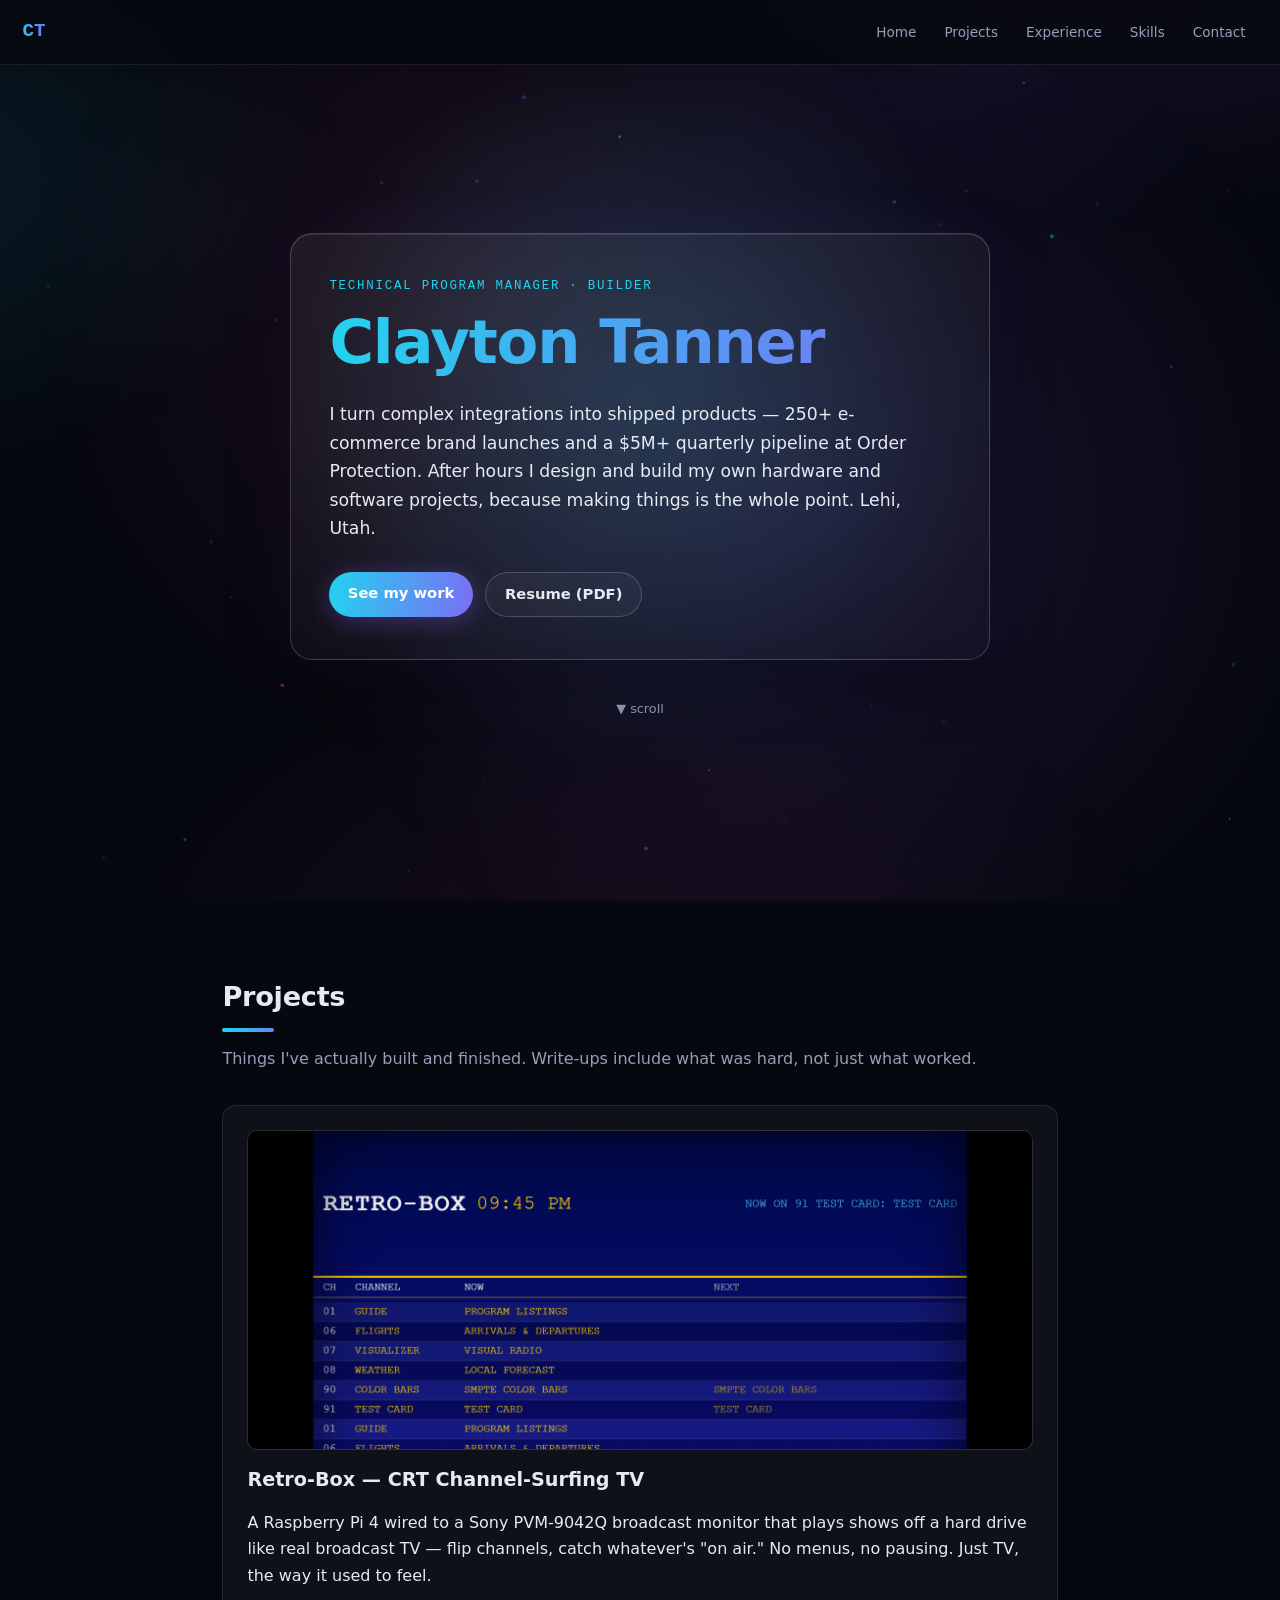
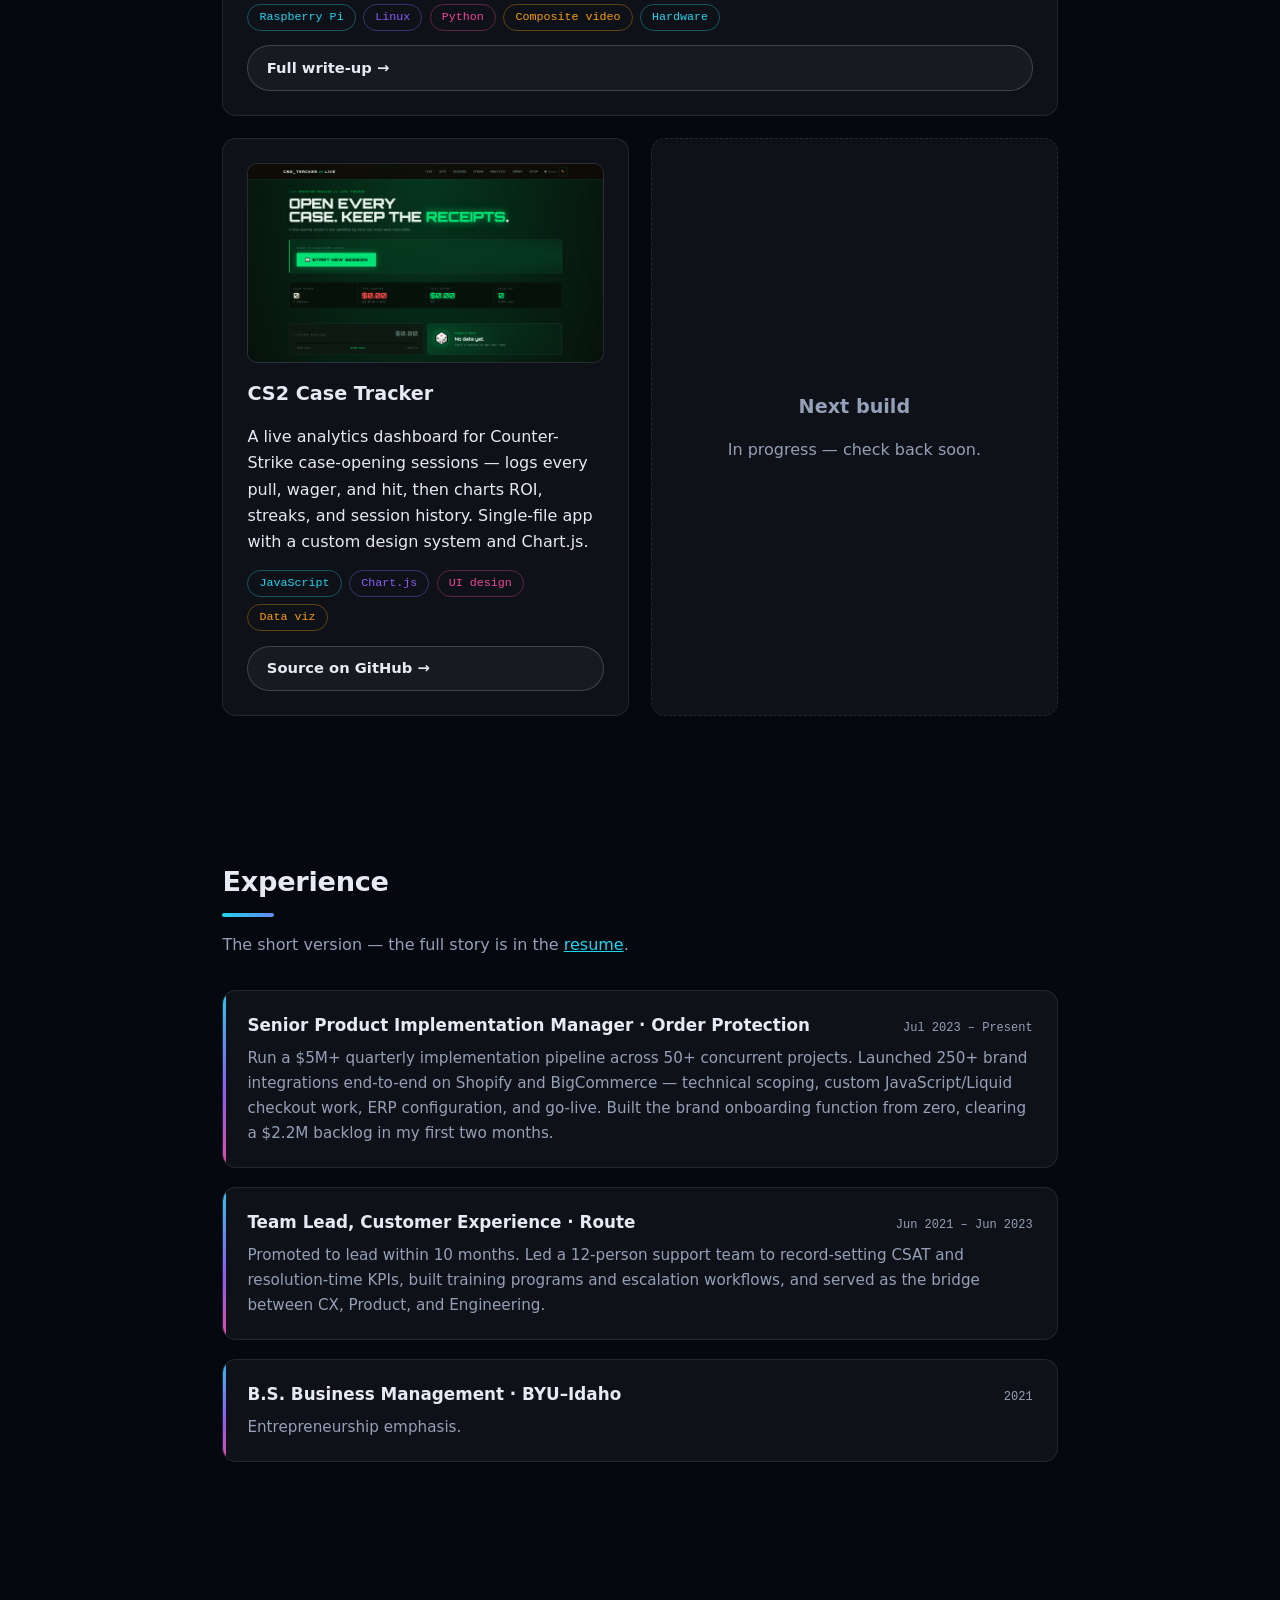
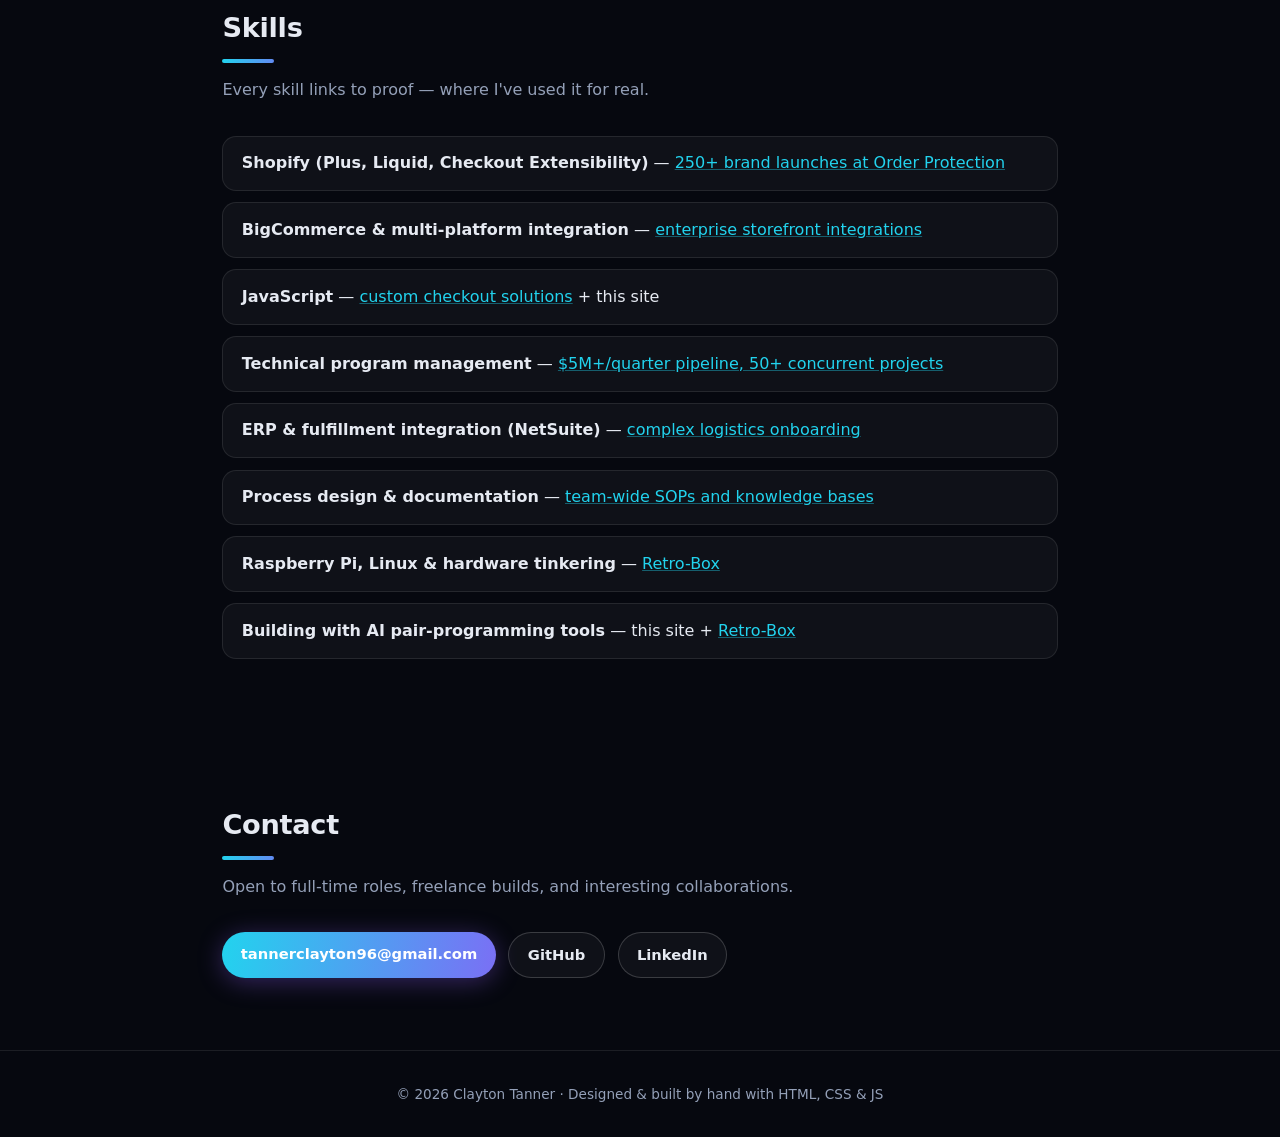
==== commit 9c94fd07: "Add real project screenshots and CS2 Case Tracker card Retro-Box card and write-up now show the prog" ====
--- a/index.html
+++ b/index.html
@@ -55,9 +55,9 @@
 
     <div class="project-grid">
       <article class="project-card featured">
-        <div class="thumb" role="img" aria-label="Retro-Box: Sony PVM CRT displaying a retro TV interface">
-          <!-- EDIT ME: replace with a real photo — assets/retrobox-hero.jpg -->
-          <span class="thumb-placeholder">📺 photo of the PVM goes here</span>
+        <div class="thumb">
+          <!-- EDIT ME: swap for a real photo of the PVM when you have one — the physical CRT is the money shot -->
+          <img src="assets/retrobox-guide.png" alt="Retro-Box program guide: a blue broadcast-style channel listing showing Guide, Flights, Visualizer, Weather, and test-card channels">
         </div>
         <h3>Retro-Box — CRT Channel-Surfing TV</h3>
         <p>
@@ -71,9 +71,25 @@
         <a class="btn" href="projects/retro-box.html">Full write-up →</a>
       </article>
 
+      <article class="project-card">
+        <div class="thumb">
+          <img src="assets/cs2-case-tracker.png" alt="CS2 Case Tracker dashboard: dark emerald analytics UI with session stats, wager totals, and hit tracking">
+        </div>
+        <h3>CS2 Case Tracker</h3>
+        <p>
+          A live analytics dashboard for Counter-Strike case-opening sessions —
+          logs every pull, wager, and hit, then charts ROI, streaks, and session
+          history. Single-file app with a custom design system and Chart.js.
+        </p>
+        <ul class="tag-list">
+          <li>JavaScript</li><li>Chart.js</li><li>UI design</li><li>Data viz</li>
+        </ul>
+        <a class="btn" href="https://github.com/tannerclayton96-hash/cs2-case-tracker">Source on GitHub →</a>
+      </article>
+
       <article class="project-card coming-soon">
         <h3>Next build</h3>
-        <p>In progress — check back soon. <!-- EDIT ME when you have a second project --></p>
+        <p>In progress — check back soon.</p>
       </article>
     </div>
   </section>
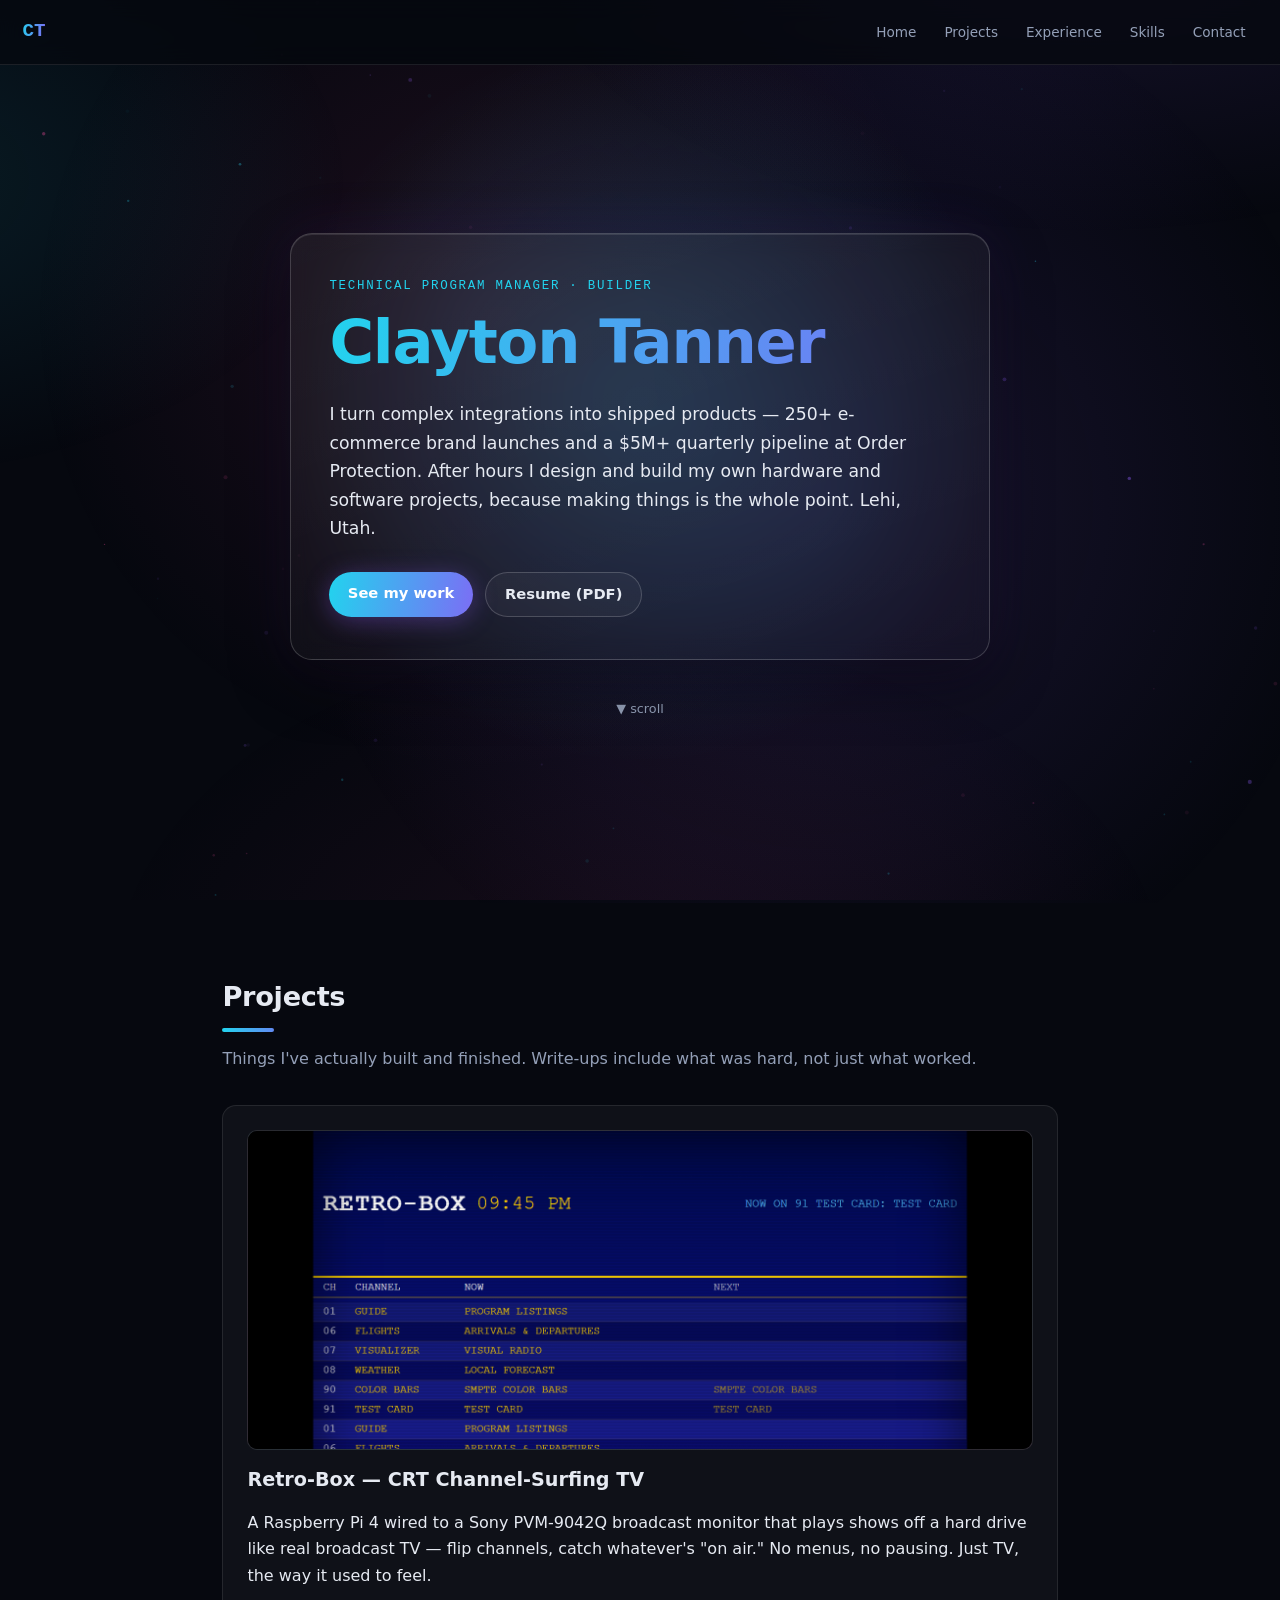
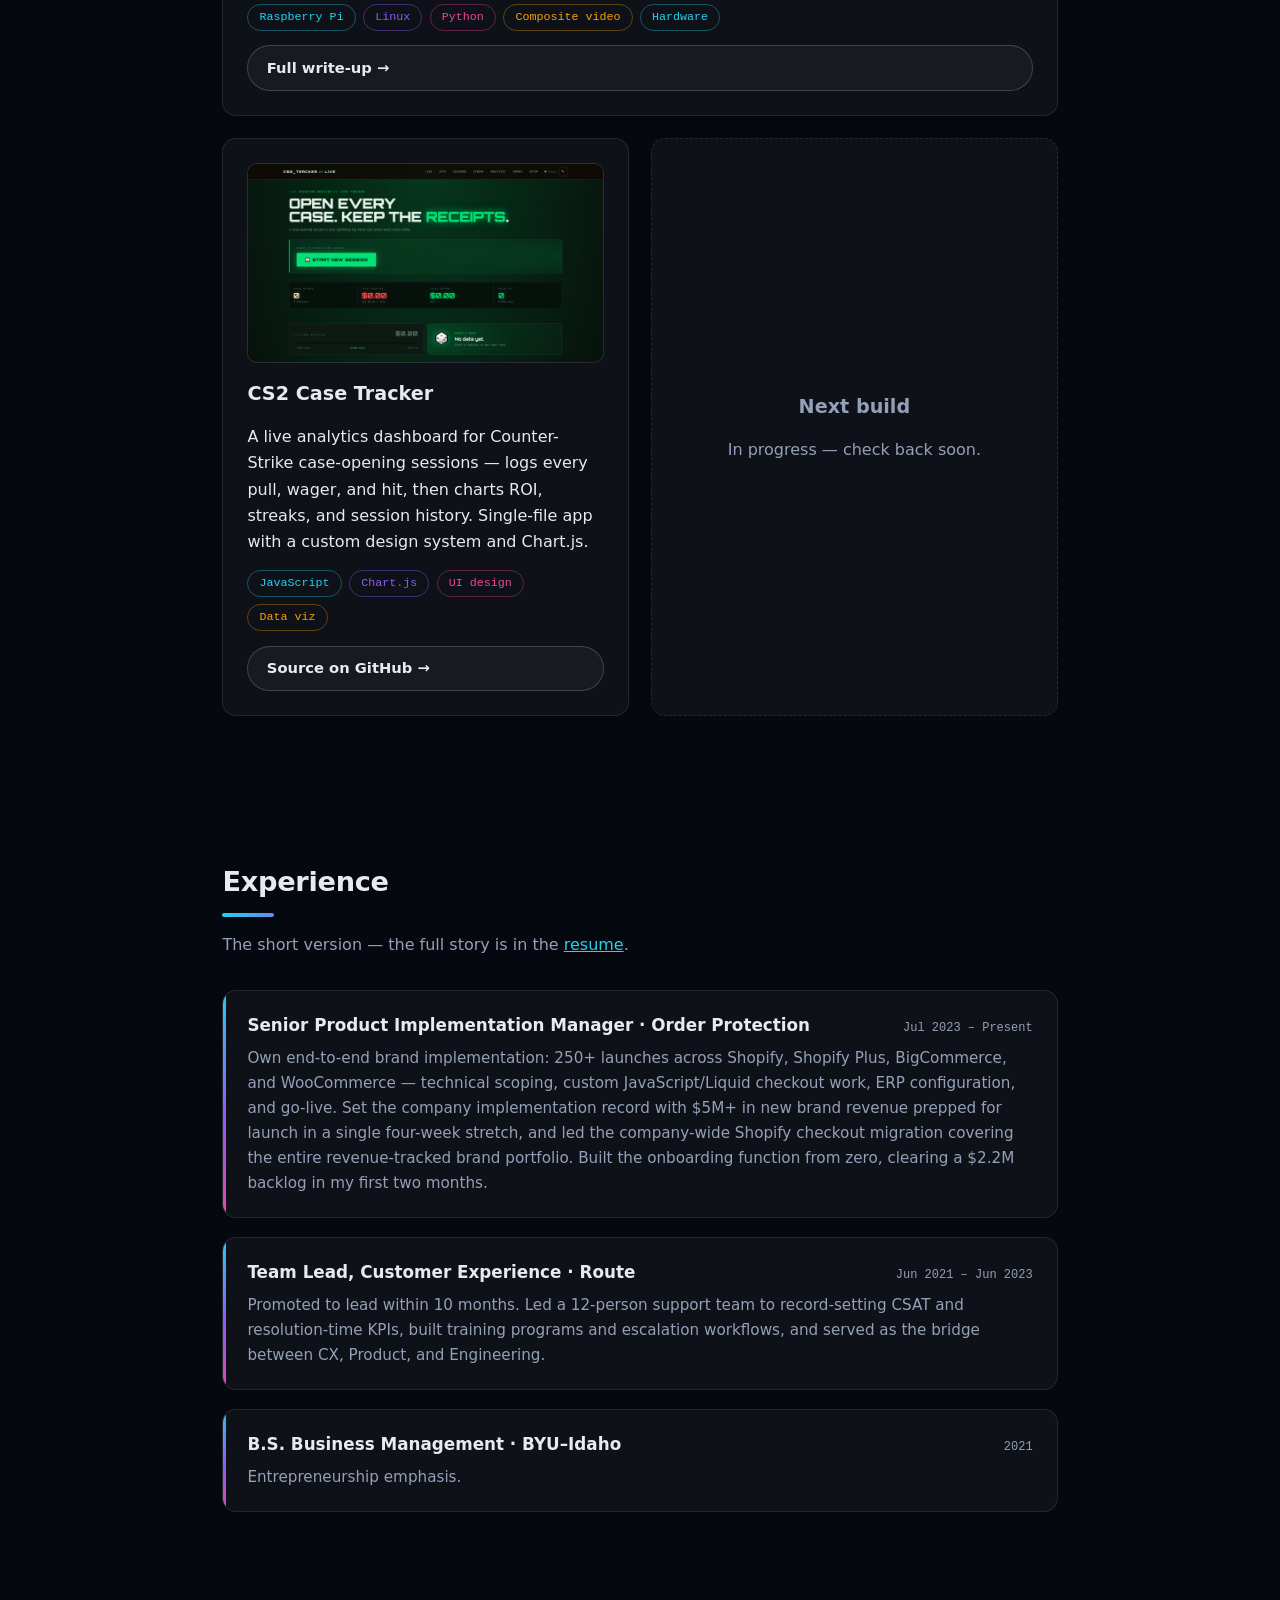
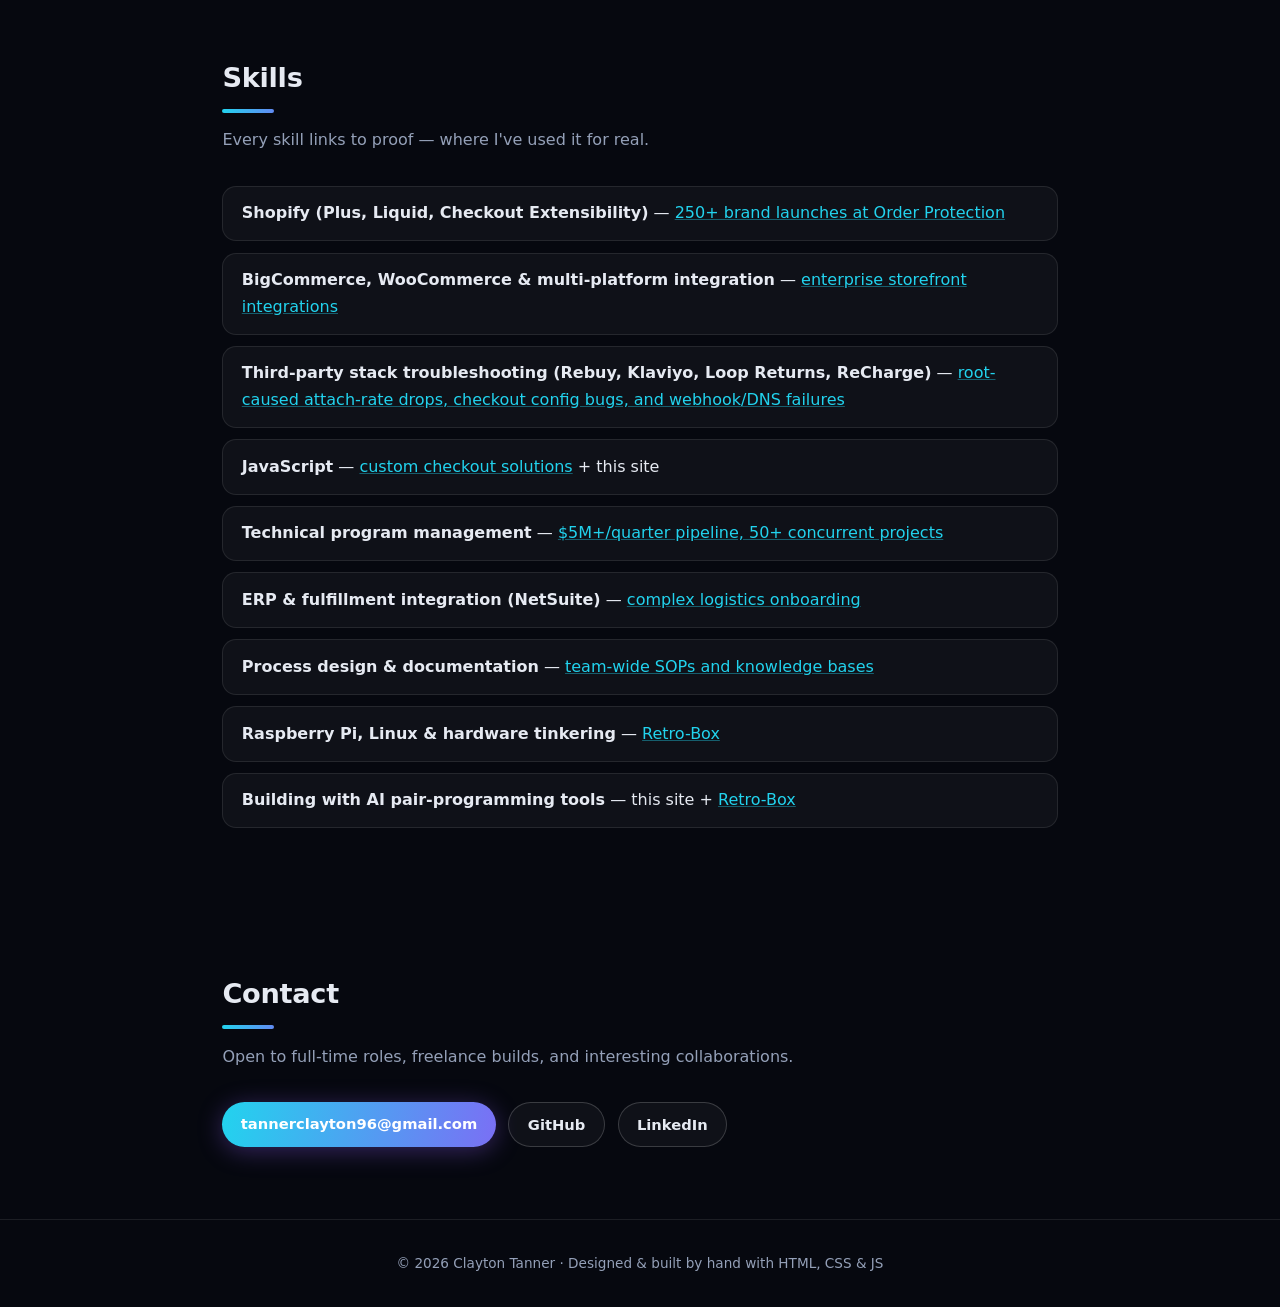
==== commit 2153e4e3: "Fold work-profile highlights into experience and skills Adds WooCommerce, the implementation record," ====
--- a/index.html
+++ b/index.html
@@ -4,7 +4,7 @@
   <meta charset="UTF-8">
   <meta name="viewport" content="width=device-width, initial-scale=1.0">
   <meta name="color-scheme" content="dark">
-  <meta name="description" content="Clayton Tanner — technical program manager and builder. E-commerce implementation (Shopify, BigCommerce) by day, retro hardware projects by night. Lehi, Utah.">
+  <meta name="description" content="Clayton Tanner — technical program manager and builder. E-commerce implementation (Shopify, BigCommerce, WooCommerce) by day, retro hardware projects by night. Lehi, Utah.">
   <title>Clayton Tanner — Technical PM &amp; Builder</title>
   <link rel="stylesheet" href="css/style.css">
 </head>
@@ -106,11 +106,14 @@
           <span class="xp-dates">Jul 2023 – Present</span>
         </div>
         <p>
-          Run a $5M+ quarterly implementation pipeline across 50+ concurrent projects.
-          Launched 250+ brand integrations end-to-end on Shopify and BigCommerce —
-          technical scoping, custom JavaScript/Liquid checkout work, ERP configuration,
-          and go-live. Built the brand onboarding function from zero, clearing a $2.2M
-          backlog in my first two months.
+          Own end-to-end brand implementation: 250+ launches across Shopify, Shopify
+          Plus, BigCommerce, and WooCommerce — technical scoping, custom
+          JavaScript/Liquid checkout work, ERP configuration, and go-live. Set the
+          company implementation record with $5M+ in new brand revenue prepped for
+          launch in a single four-week stretch, and led the company-wide Shopify
+          checkout migration covering the entire revenue-tracked brand portfolio.
+          Built the onboarding function from zero, clearing a $2.2M backlog in my
+          first two months.
         </p>
       </article>
 
@@ -144,7 +147,8 @@
 
     <ul class="skill-list">
       <li><strong>Shopify (Plus, Liquid, Checkout Extensibility)</strong> — <a href="#experience">250+ brand launches at Order Protection</a></li>
-      <li><strong>BigCommerce &amp; multi-platform integration</strong> — <a href="#experience">enterprise storefront integrations</a></li>
+      <li><strong>BigCommerce, WooCommerce &amp; multi-platform integration</strong> — <a href="#experience">enterprise storefront integrations</a></li>
+      <li><strong>Third-party stack troubleshooting (Rebuy, Klaviyo, Loop Returns, ReCharge)</strong> — <a href="#experience">root-caused attach-rate drops, checkout config bugs, and webhook/DNS failures</a></li>
       <li><strong>JavaScript</strong> — <a href="#experience">custom checkout solutions</a> + this site</li>
       <li><strong>Technical program management</strong> — <a href="#experience">$5M+/quarter pipeline, 50+ concurrent projects</a></li>
       <li><strong>ERP &amp; fulfillment integration (NetSuite)</strong> — <a href="#experience">complex logistics onboarding</a></li>
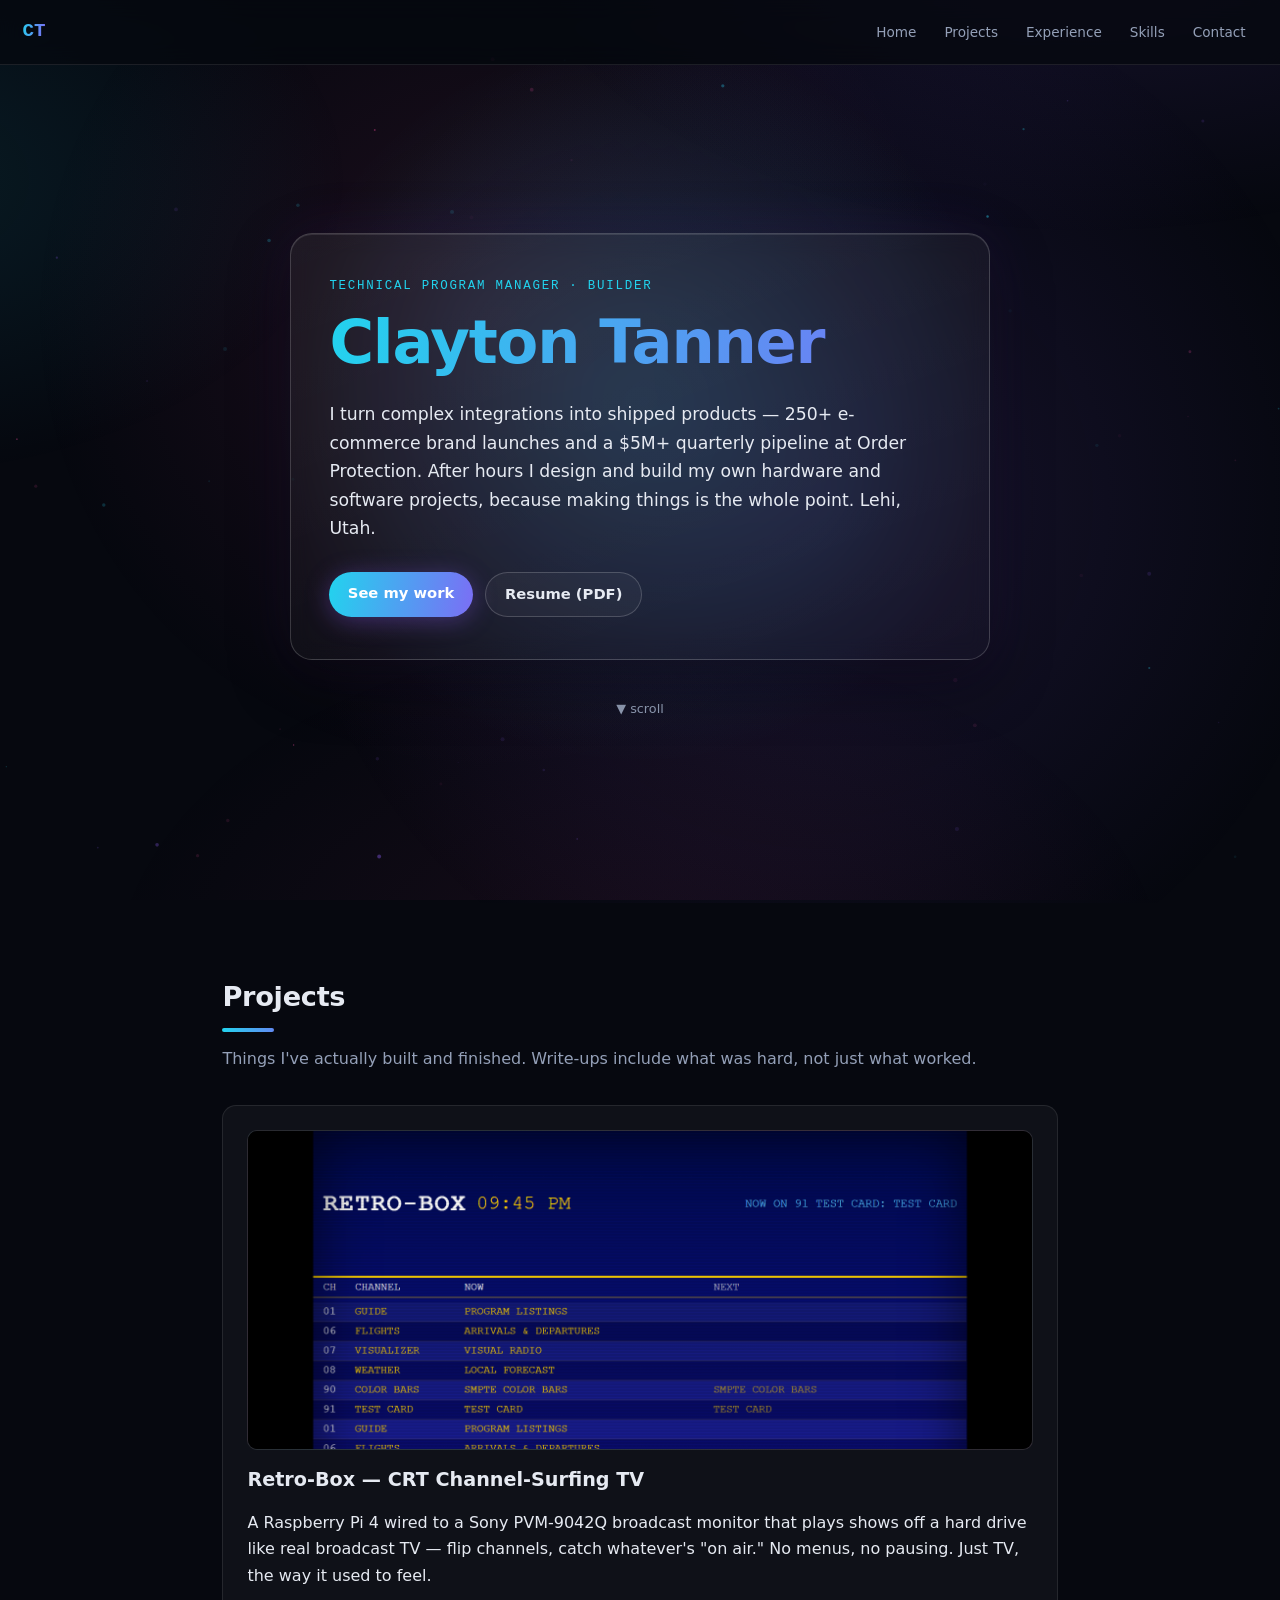
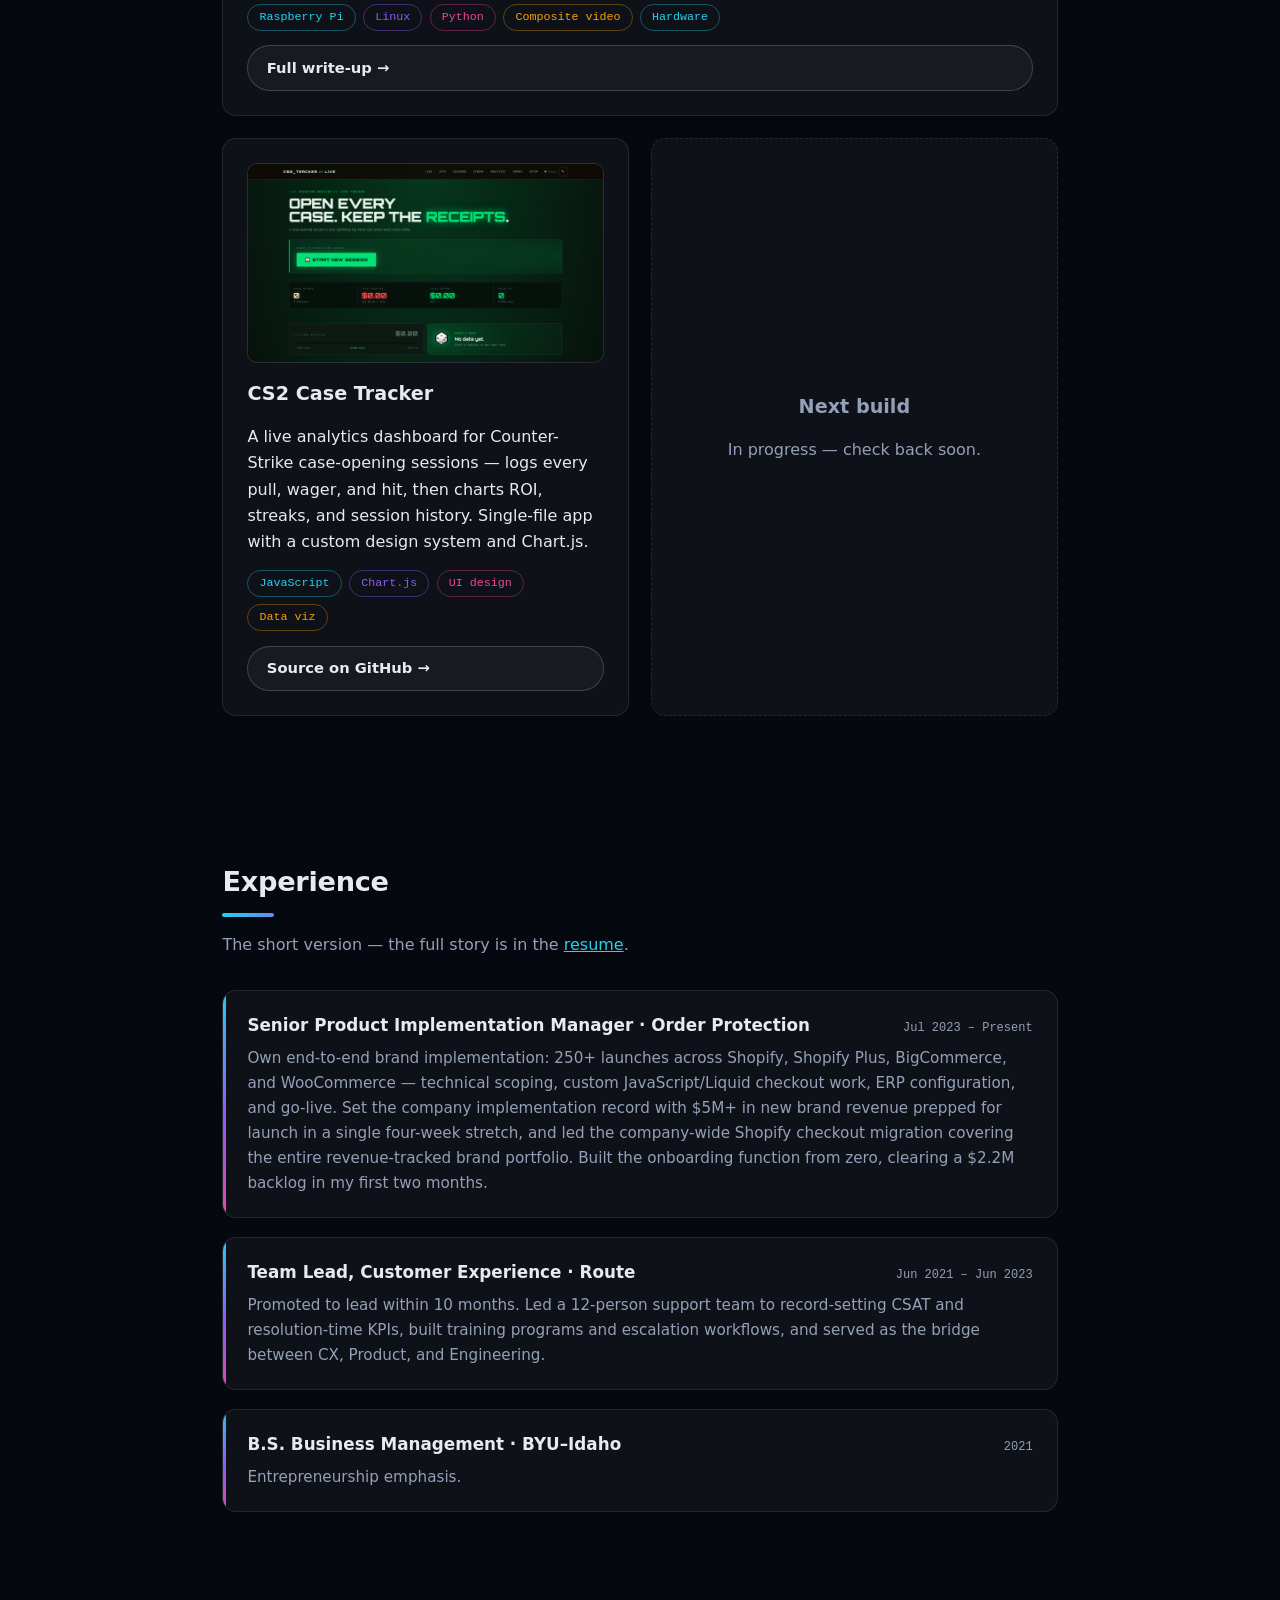
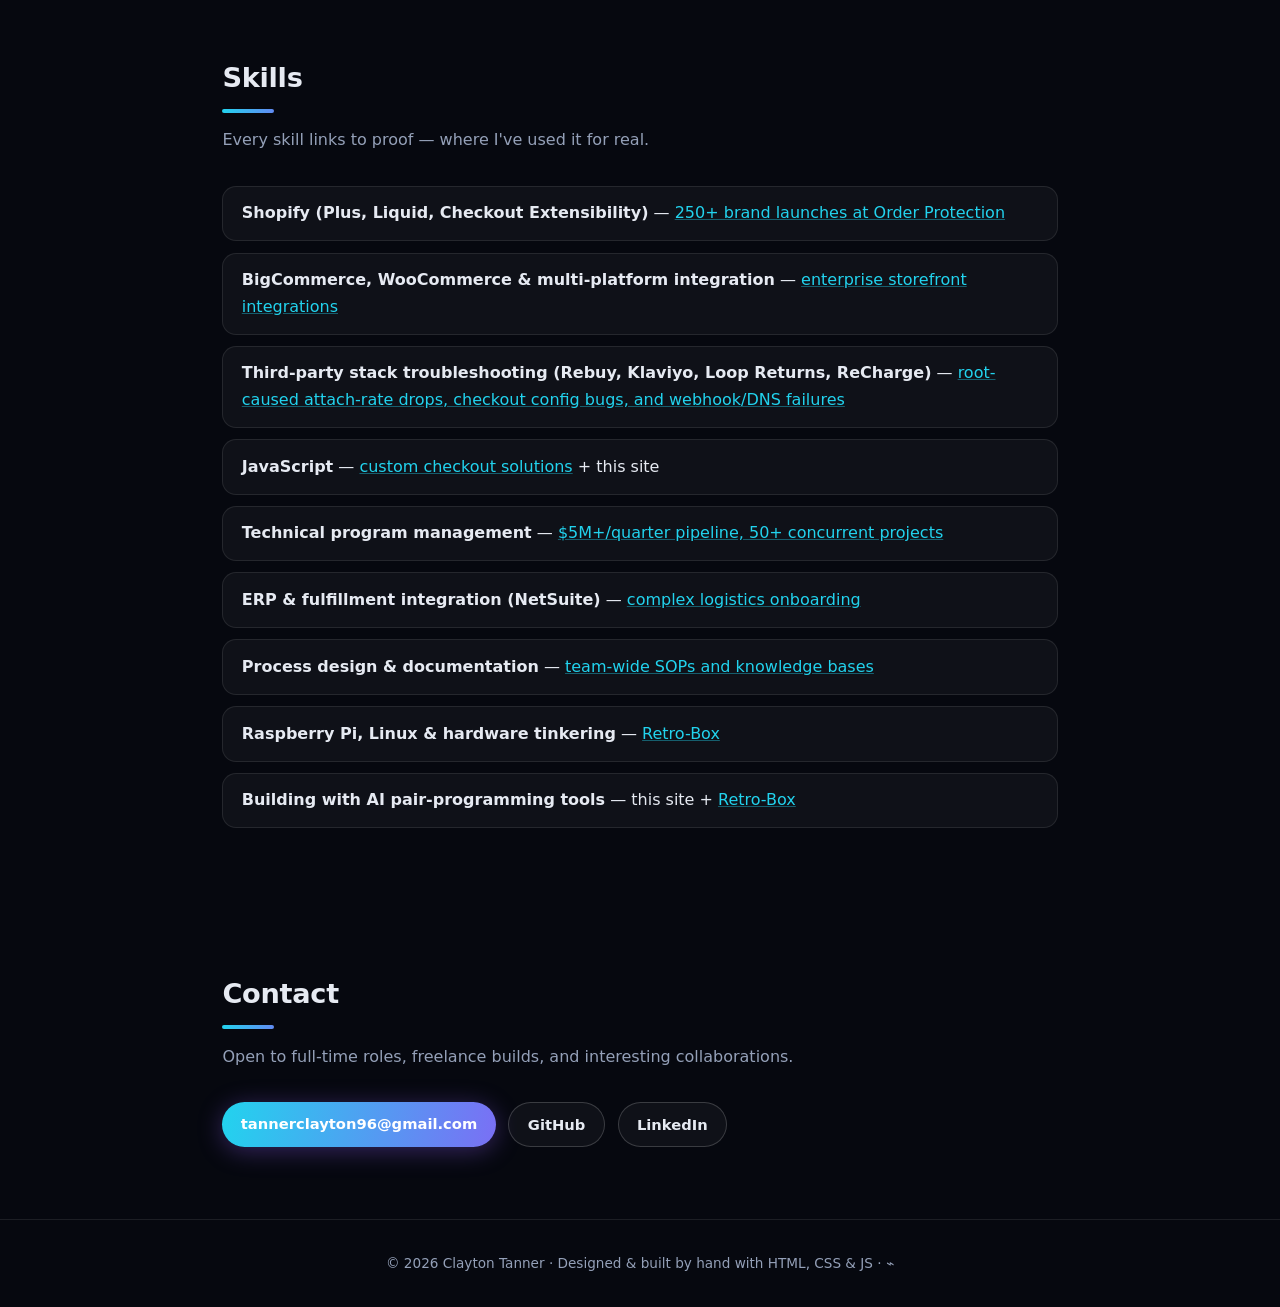
==== commit 929570e4: "Add password-gated personal side with morphing dot field personal.html: full-screen dot field that i" ====
--- a/index.html
+++ b/index.html
@@ -172,7 +172,7 @@
   </section>
 
   <footer class="site-footer">
-    <p>© 2026 Clayton Tanner · Designed &amp; built by hand with HTML, CSS &amp; JS</p>
+    <p>© 2026 Clayton Tanner · Designed &amp; built by hand with HTML, CSS &amp; JS · <a href="personal.html" style="color:inherit;text-decoration:none" title="Personal">⌁</a></p>
   </footer>
 
   <script src="js/main.js"></script>
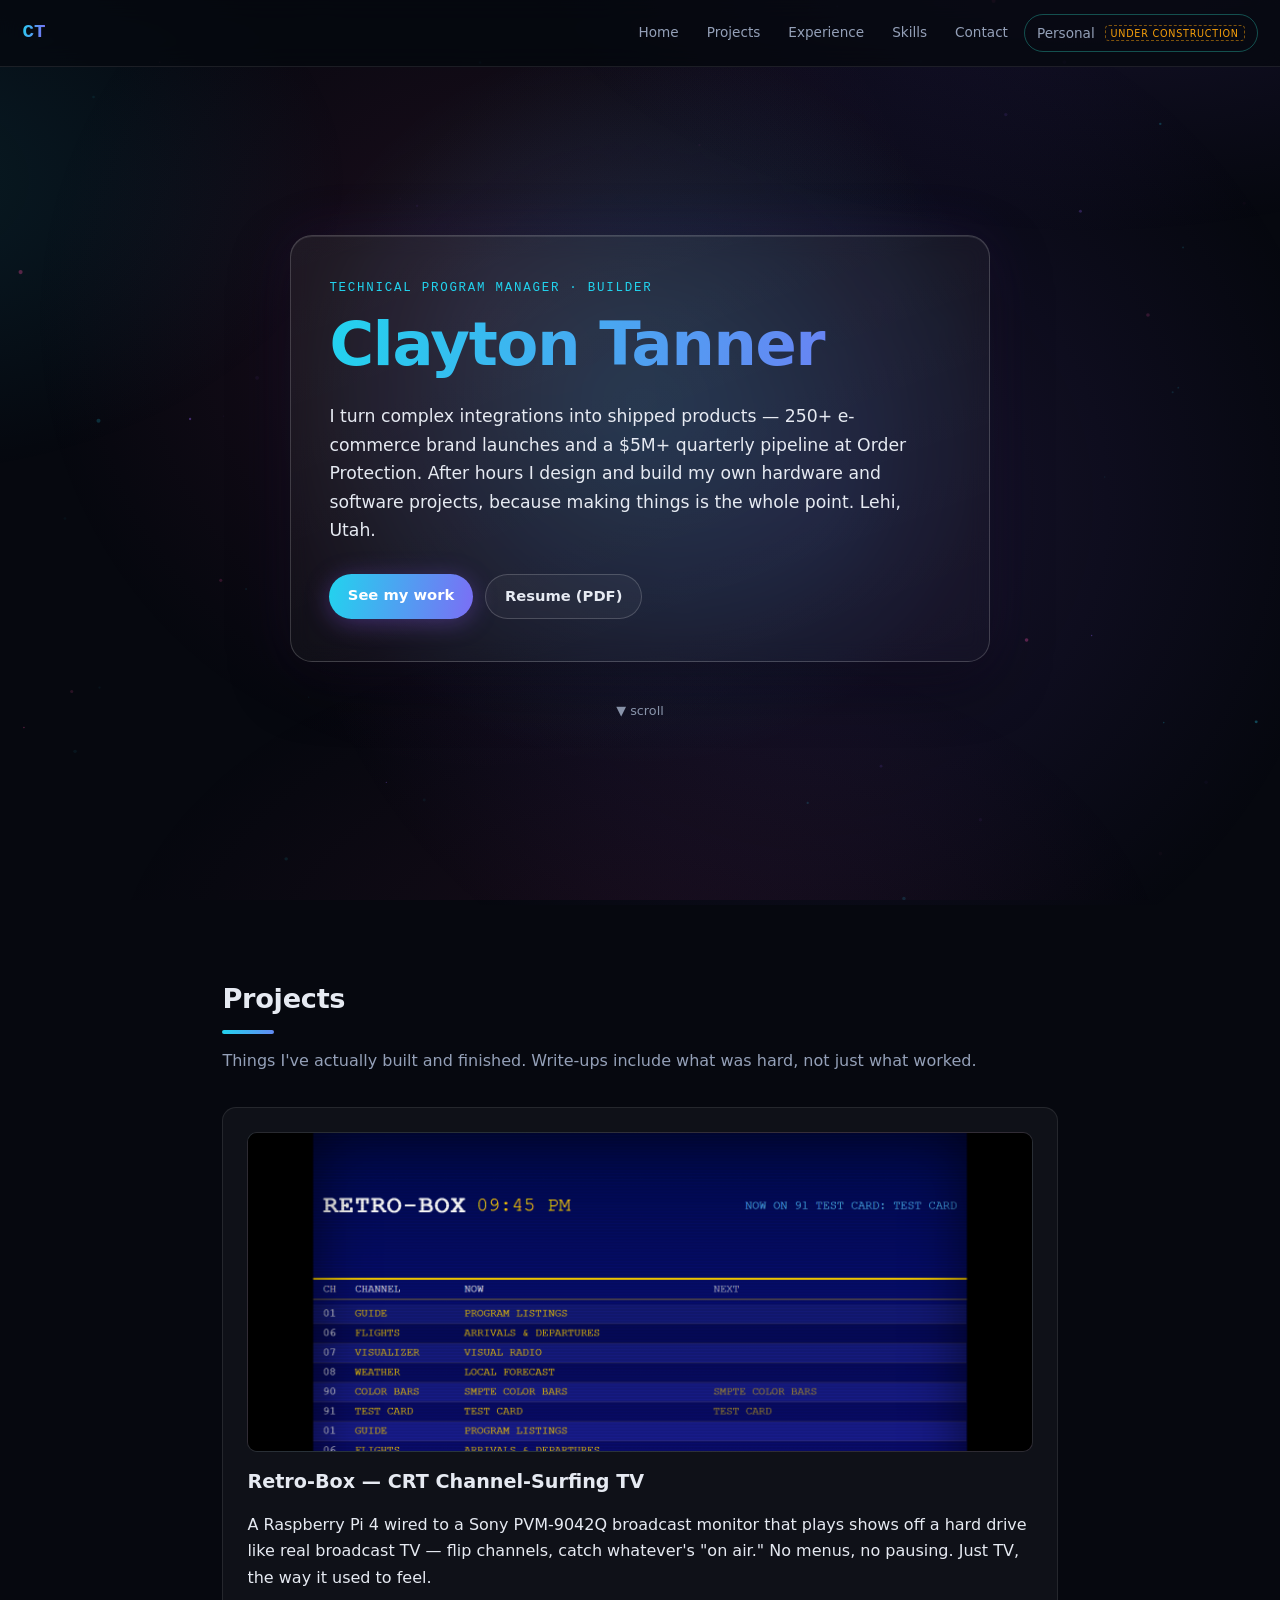
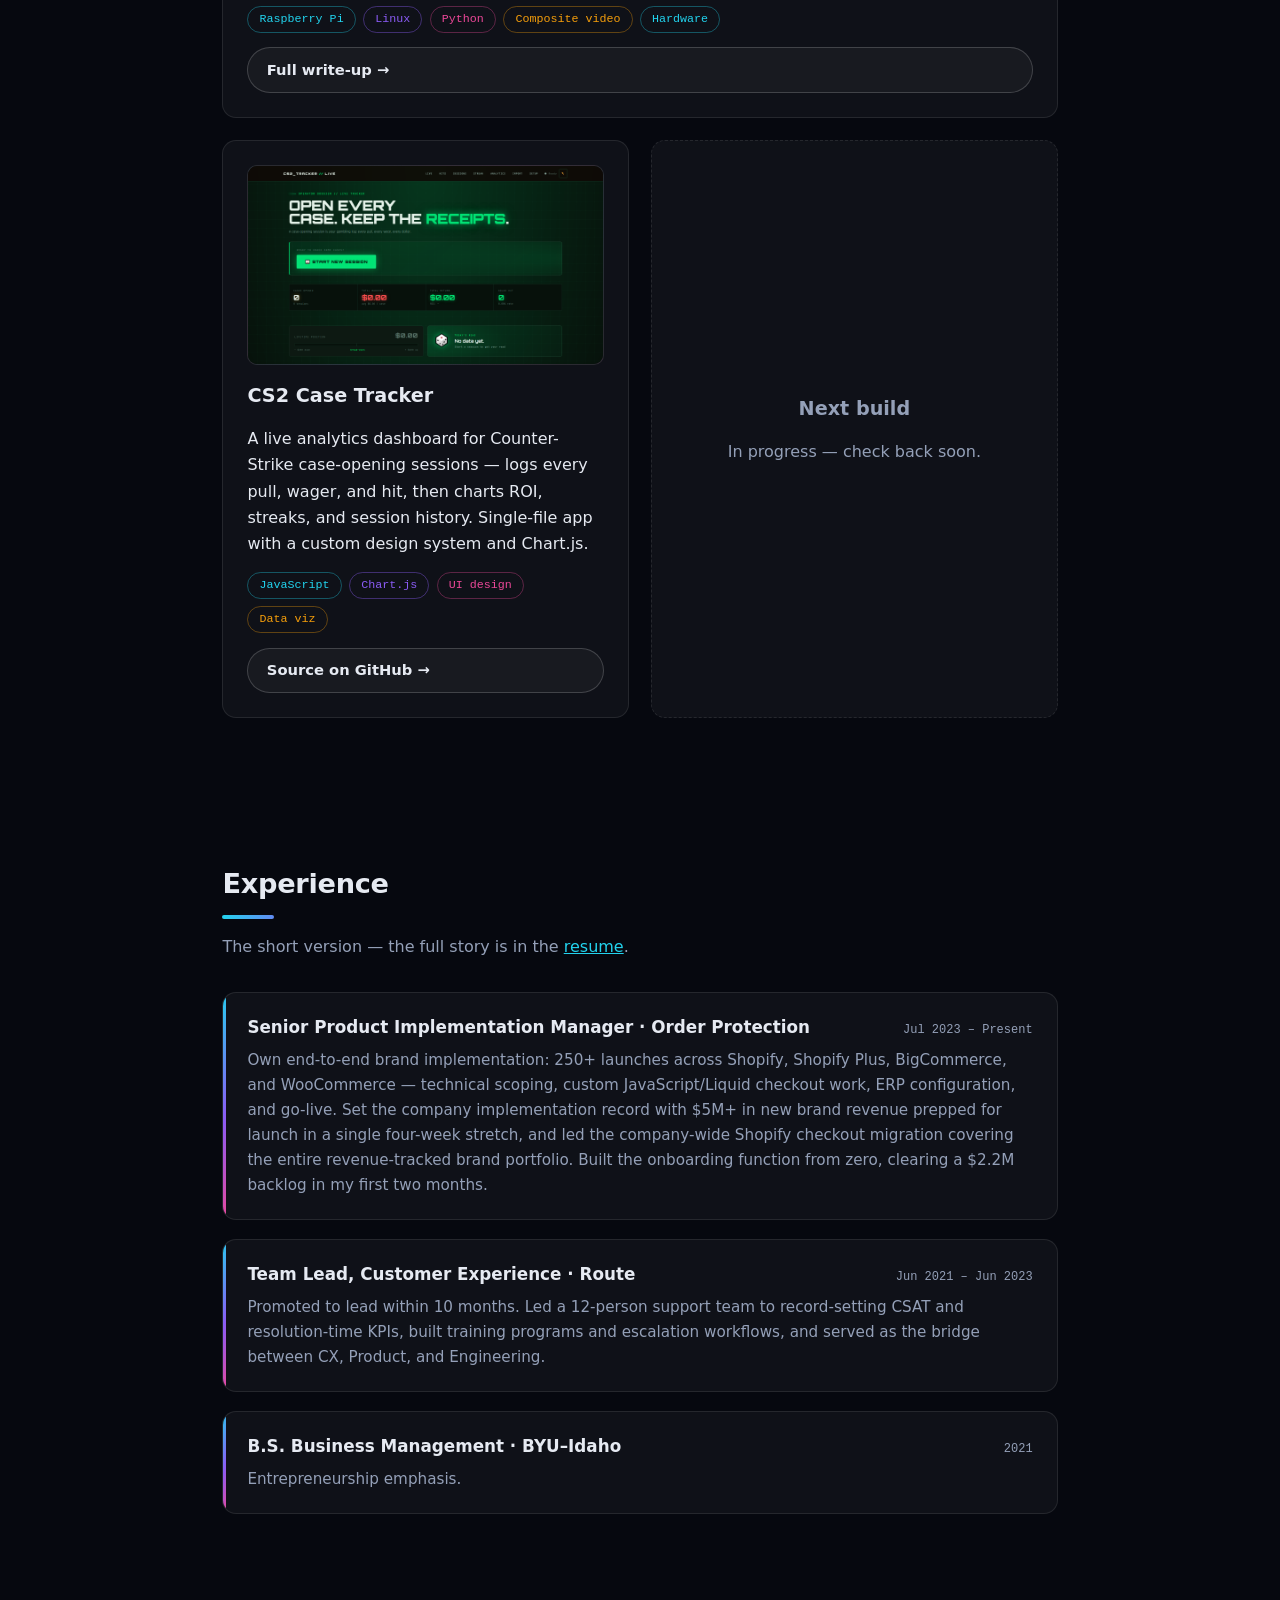
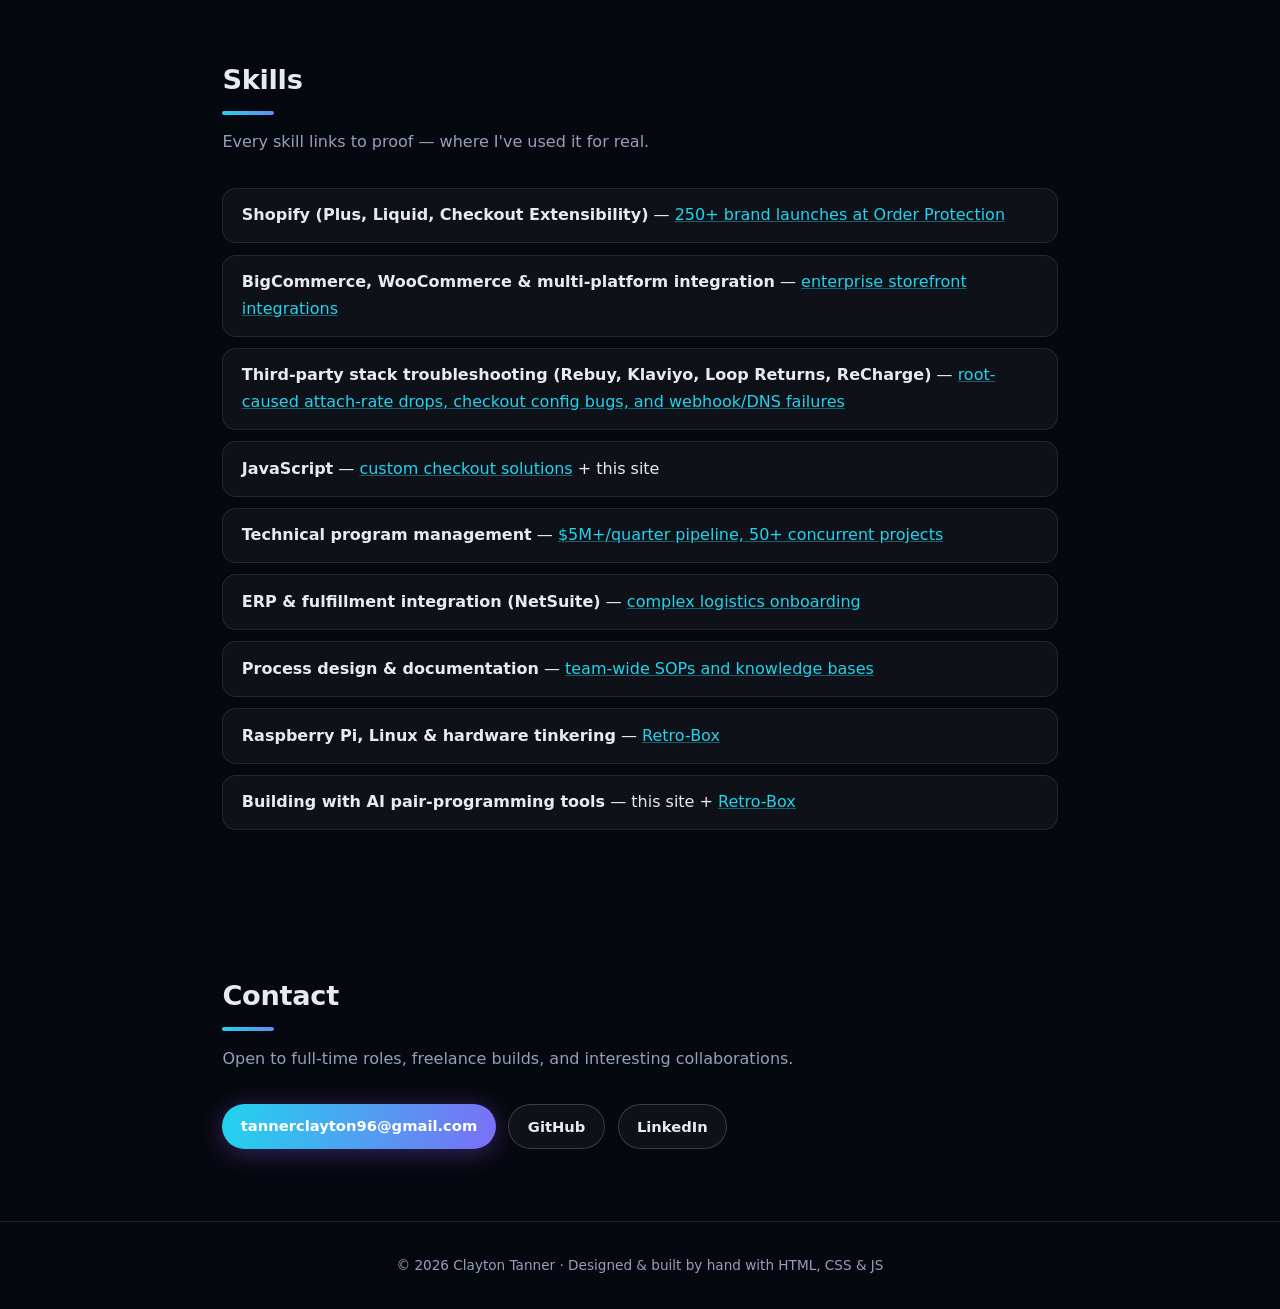
==== commit 0e11d414: "Aurora palette, TV oscilloscope, Utah home beacon, pro-site nav link Personal side recolored to auro" ====
--- a/index.html
+++ b/index.html
@@ -20,6 +20,7 @@
       <a href="#experience">Experience</a>
       <a href="#skills">Skills</a>
       <a href="#contact">Contact</a>
+      <a href="personal.html" class="nav-personal" title="The personal side — not open to the public yet">Personal <span class="uc">under construction</span></a>
     </nav>
   </header>
 
@@ -172,7 +173,7 @@
   </section>
 
   <footer class="site-footer">
-    <p>© 2026 Clayton Tanner · Designed &amp; built by hand with HTML, CSS &amp; JS · <a href="personal.html" style="color:inherit;text-decoration:none" title="Personal">⌁</a></p>
+    <p>© 2026 Clayton Tanner · Designed &amp; built by hand with HTML, CSS &amp; JS</p>
   </footer>
 
   <script src="js/main.js"></script>
--- a/css/style.css
+++ b/css/style.css
@@ -56,6 +56,10 @@
 #particles {
   position: fixed;
   inset: 0;
+  /* canvas is a replaced element: without explicit width/height it renders at
+     its intrinsic (DPR-scaled) size and drifts off the cursor on scaled displays */
+  width: 100%;
+  height: 100%;
   z-index: -1;
   pointer-events: none;
 }
@@ -113,6 +117,21 @@
 .site-header nav a:hover {
   color: var(--ink);
   background: var(--surface);
+}
+
+/* link to the personal side — teal hints at its aurora palette; the badge
+   comes off when the personal site opens to the public */
+.nav-personal { border: 1px solid rgba(45, 212, 191, 0.35); }
+.nav-personal .uc {
+  font-size: 0.6rem;
+  letter-spacing: 0.08em;
+  text-transform: uppercase;
+  color: #f59e0b;
+  border: 1px dashed rgba(245, 158, 11, 0.5);
+  border-radius: 4px;
+  padding: 0.1rem 0.3rem;
+  margin-left: 0.35rem;
+  vertical-align: 1px;
 }
 
 /* ---------- hero / landing ---------- */
